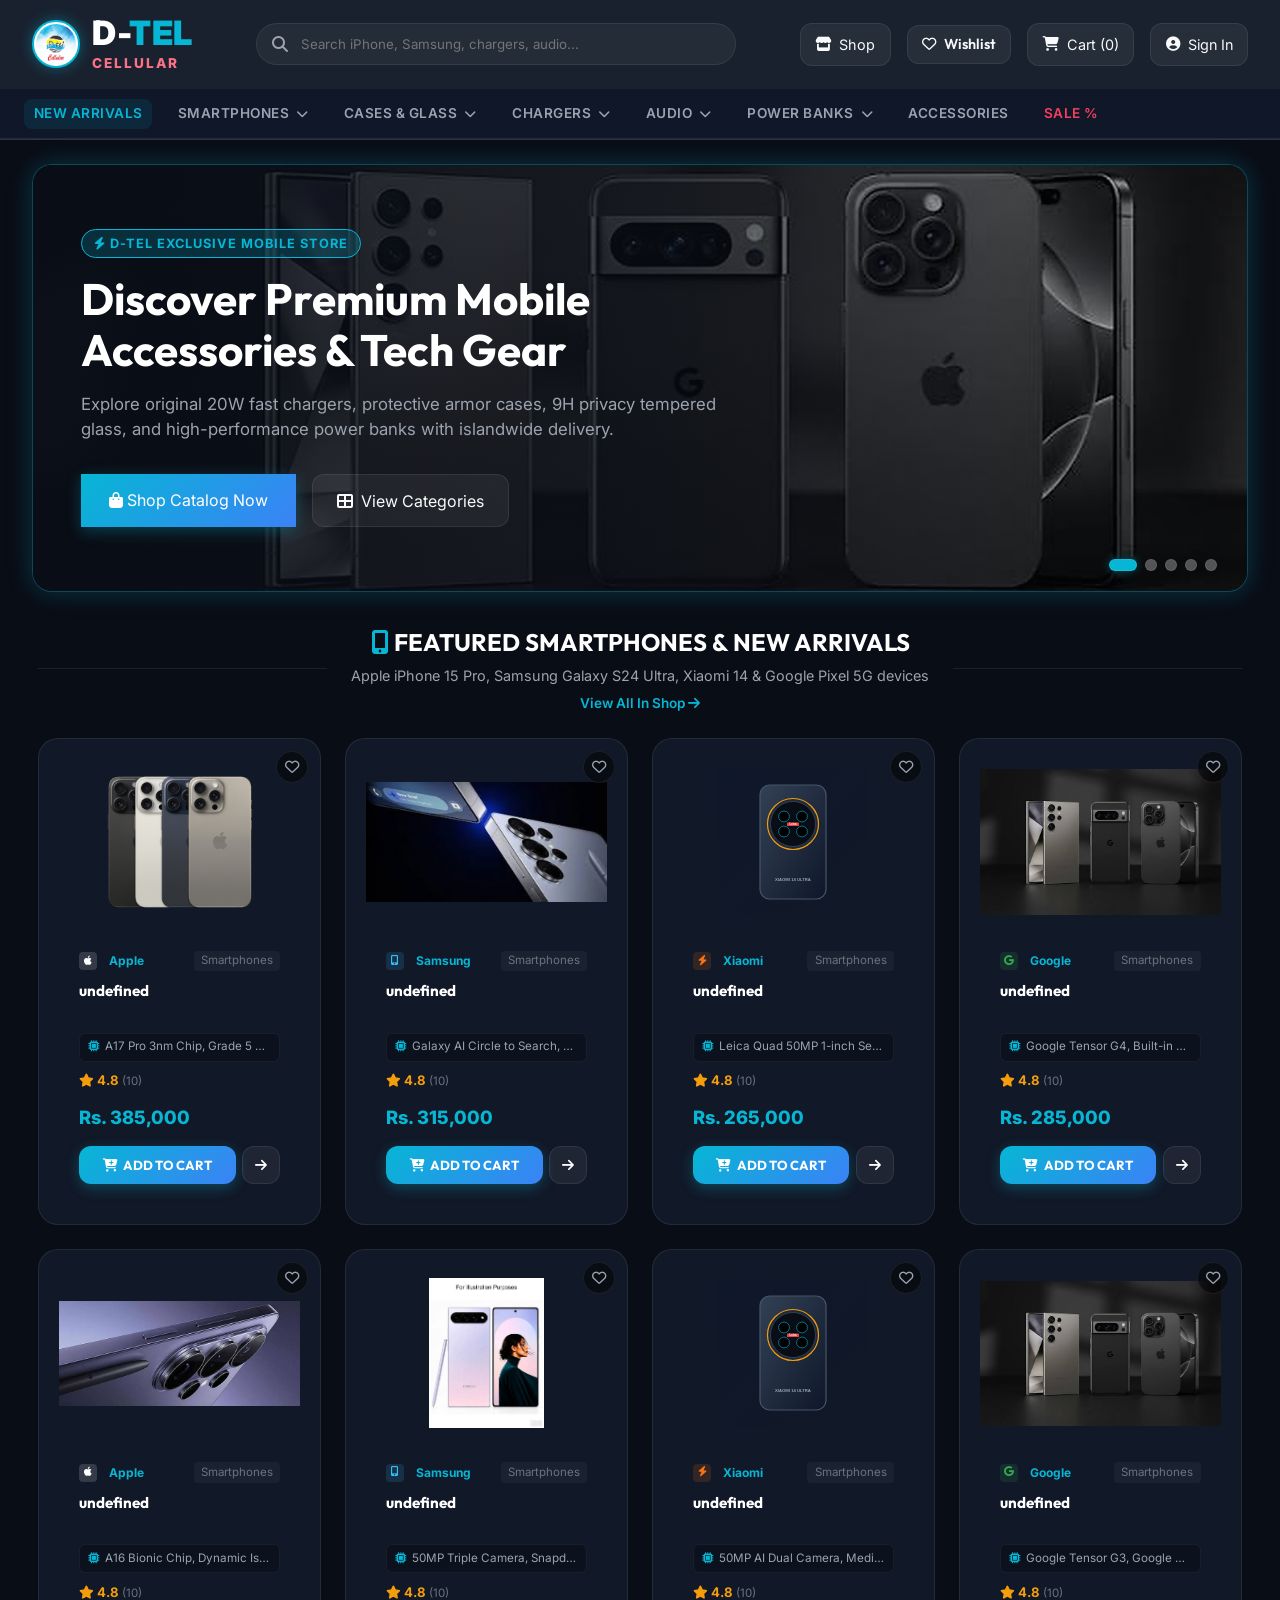
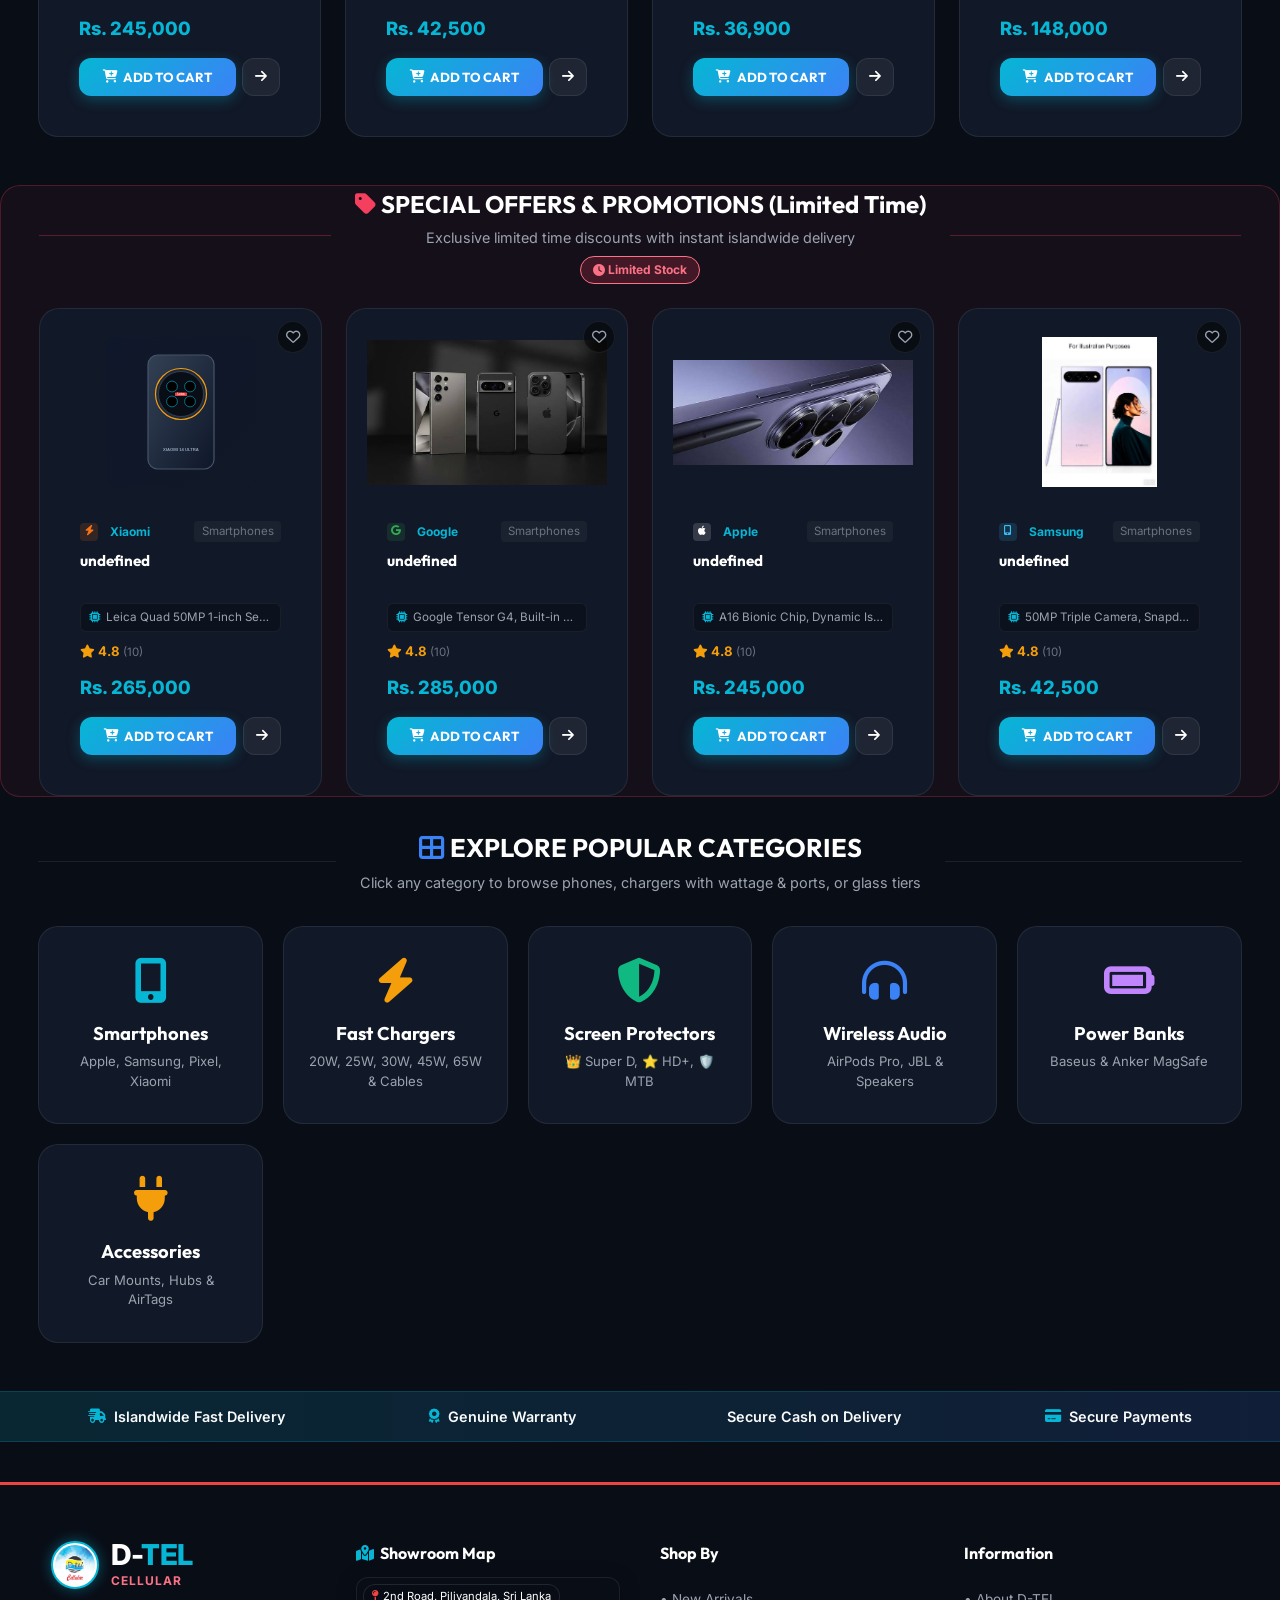
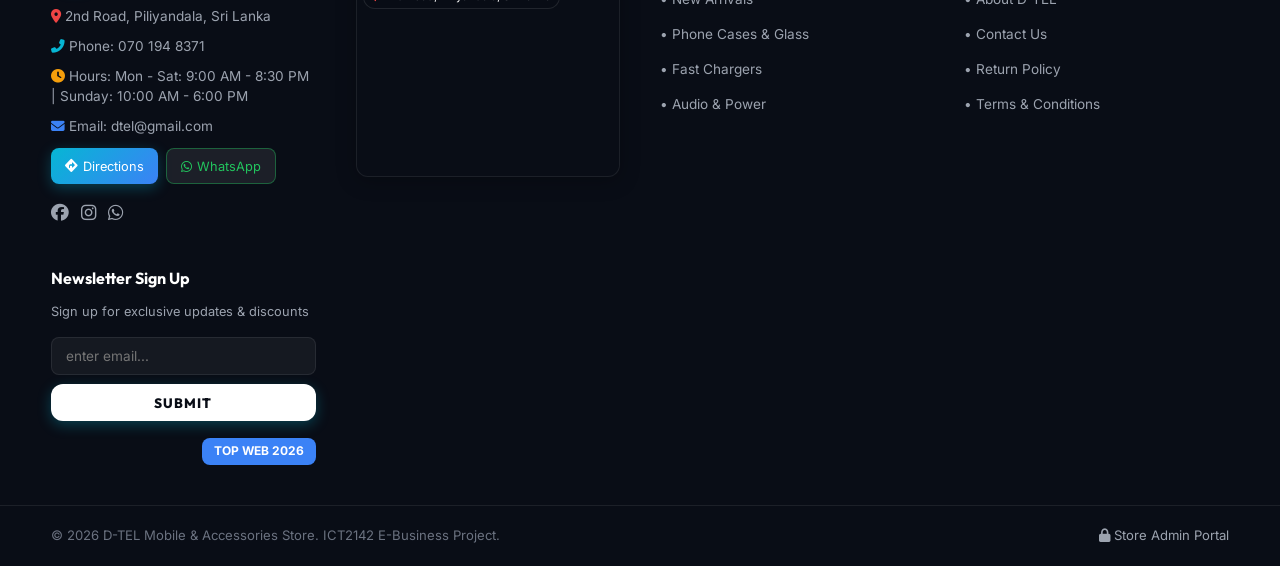
==== account.html @ 55a050cf "Replace website with updated DTEL project Co-authored-by: Copilot <223556219+Copilot@users.noreply.g" ====
<!DOCTYPE html>
<html lang="en">
<head>
  <meta charset="UTF-8">
  <meta name="viewport" content="width=device-width, initial-scale=1.0">
  <title>D-TEL | My Account & Orders</title>
  <meta name="description" content="Manage your D-TEL personal profile, view your order history and tracking securely.">
  
  <!-- Font Awesome 6 Icons -->
  <link rel="stylesheet" href="https://cdnjs.cloudflare.com/ajax/libs/font-awesome/6.5.1/css/all.min.css">
  
  <!-- Main Stylesheet -->
  <link rel="stylesheet" href="css/styles.css?v=20261018_nav_fix">

  <script>
    // Instant redirect to live website if user is not logged in
    try {
      var rawUser = localStorage.getItem('tz_user');
      if (!rawUser || rawUser === 'null' || rawUser === '{}') {
        window.location.replace('index.html');
      }
    } catch(e) {}
  </script>

  <style>
    /* ─── Account Dashboard Specific Styles ────────────────────────── */
    .account-page-wrap {
      max-width: 1400px;
      margin: 2rem auto;
      padding: 0 1.5rem;
    }

    .account-banner {
      background: linear-gradient(135deg, rgba(15, 23, 42, 0.95), rgba(30, 41, 59, 0.85));
      border: 1px solid rgba(56, 189, 248, 0.25);
      border-radius: var(--radius-lg);
      padding: 2rem;
      display: flex;
      justify-content: space-between;
      align-items: center;
      flex-wrap: wrap;
      gap: 1.5rem;
      box-shadow: 0 10px 30px rgba(0,0,0,0.4);
      margin-bottom: 2rem;
    }

    .account-user-info {
      display: flex;
      align-items: center;
      gap: 1.25rem;
    }

    .account-avatar {
      width: 72px;
      height: 72px;
      border-radius: 50%;
      background: linear-gradient(135deg, var(--accent-cyan), var(--accent-blue));
      display: flex;
      align-items: center;
      justify-content: center;
      font-size: 1.8rem;
      font-weight: 800;
      color: #ffffff;
      box-shadow: 0 0 20px rgba(6, 182, 212, 0.4);
      border: 3px solid rgba(255, 255, 255, 0.15);
      flex-shrink: 0;
    }

    .account-tab-btn {
      padding: 0.85rem 1.4rem;
      font-size: 0.92rem;
      font-weight: 700;
      color: var(--text-muted);
      background: rgba(255, 255, 255, 0.04);
      border: 1px solid var(--border-color);
      border-radius: var(--radius-md);
      cursor: pointer;
      display: inline-flex;
      align-items: center;
      gap: 0.6rem;
      transition: all 0.2s ease;
    }

    .account-tab-btn:hover {
      color: #ffffff;
      background: rgba(255, 255, 255, 0.08);
      border-color: rgba(56, 189, 248, 0.3);
    }

    .account-tab-btn.active {
      color: var(--accent-cyan);
      background: rgba(6, 182, 212, 0.12);
      border-color: var(--accent-cyan);
      box-shadow: 0 0 15px rgba(6, 182, 212, 0.25);
    }

    .account-stat-card {
      background: rgba(17, 24, 39, 0.7);
      border: 1px solid var(--border-color);
      border-radius: var(--radius-md);
      padding: 1.25rem;
      display: flex;
      align-items: center;
      gap: 1rem;
      flex: 1;
      min-width: 200px;
    }

    .order-card {
      background: var(--bg-secondary);
      border: 1px solid var(--border-color);
      border-radius: var(--radius-md);
      padding: 1.5rem;
      margin-bottom: 1.5rem;
      transition: all 0.2s ease;
    }

    .order-card:hover {
      border-color: rgba(56, 189, 248, 0.35);
      box-shadow: 0 8px 25px rgba(0, 0, 0, 0.3);
    }

    .order-status-pill {
      display: inline-flex;
      align-items: center;
      gap: 0.4rem;
      padding: 0.3rem 0.8rem;
      border-radius: var(--radius-full);
      font-size: 0.8rem;
      font-weight: 800;
      letter-spacing: 0.5px;
      text-transform: uppercase;
    }

    .status-Pending {
      background: rgba(245, 158, 11, 0.15);
      color: #f59e0b;
      border: 1px solid rgba(245, 158, 11, 0.4);
    }

    .status-Processing {
      background: rgba(59, 130, 246, 0.15);
      color: #60a5fa;
      border: 1px solid rgba(59, 130, 246, 0.4);
    }

    .status-Shipped {
      background: rgba(168, 85, 247, 0.15);
      color: #c084fc;
      border: 1px solid rgba(168, 85, 247, 0.4);
    }

    .status-Delivered {
      background: rgba(16, 185, 129, 0.15);
      color: #34d399;
      border: 1px solid rgba(16, 185, 129, 0.4);
    }

    .status-Cancelled {
      background: rgba(239, 68, 68, 0.15);
      color: #f87171;
      border: 1px solid rgba(239, 68, 68, 0.4);
    }

    .form-group {
      margin-bottom: 1.25rem;
    }

    .form-group label {
      display: block;
      font-size: 0.88rem;
      font-weight: 700;
      color: #cbd5e1;
      margin-bottom: 0.5rem;
    }

    .form-group input, .form-group textarea {
      width: 100%;
      background: rgba(15, 23, 42, 0.8);
      border: 1px solid var(--border-color);
      border-radius: var(--radius-sm);
      padding: 0.75rem 1rem;
      color: #ffffff;
      font-size: 0.92rem;
      transition: all 0.2s ease;
      box-sizing: border-box;
    }

    .form-group input:focus, .form-group textarea:focus {
      border-color: var(--accent-cyan);
      box-shadow: 0 0 0 2px rgba(6, 182, 212, 0.25);
      outline: none;
    }

    .toast-msg {
      position: fixed;
      bottom: 25px;
      right: 25px;
      background: #10b981;
      color: #ffffff;
      padding: 0.85rem 1.5rem;
      border-radius: var(--radius-md);
      box-shadow: 0 10px 25px rgba(0, 0, 0, 0.5);
      font-weight: 700;
      z-index: 999999;
      display: none;
      align-items: center;
      gap: 0.5rem;
    }
  </style>
</head>
<body>

  <!-- HEADER NAVBAR -->
  <header class="header-sticky">
    <div class="nav-container">
      
      <!-- Store Logo: D-TEL Cellular -->
      <a href="index.html" class="brand-logo">
        <img src="images/dtel_logo.jpg" alt="D-TEL Cellular Logo" class="brand-logo-img">
        <div>
          <span style="font-size:1.4rem; font-weight:800; color:#ffffff; line-height:1; display:block;">D-<span class="accent">TEL</span></span>
          <span style="font-size:0.7rem; font-weight:700; color:#fb7185; letter-spacing:1px; display:block; margin-top:2px;">CELLULAR</span>
        </div>
      </a>

      <!-- Search Bar -->
      <div class="search-bar-wrap" style="position:relative;" id="searchBarWrapper">
        <i class="fas fa-search"></i>
        <input type="text" id="searchInput" placeholder="Search product name, brand, model..." aria-label="Search Products" autocomplete="off">
      </div>

      <!-- Header Actions -->
      <div class="nav-actions">
        <a href="shop.html" class="icon-btn" title="Shop Catalog">
          <i class="fas fa-store"></i>
          <span>Shop</span>
        </a>

        <a href="checkout.html" class="icon-btn cart-trigger" title="Shopping Cart">
          <i class="fas fa-shopping-cart"></i>
          <span>Cart (<span class="cart-count-num">0</span>)</span>
        </a>

        <a href="account.html" class="icon-btn active" id="headerAccountBtn" title="My Account">
          <i class="fas fa-user-circle"></i>
          <span id="headerAccountName">My Account</span>
        </a>

        <button onclick="Auth.logout()" class="icon-btn" title="Sign Out" style="background:rgba(239,68,68,0.12); color:#fca5a5; border:1px solid rgba(239,68,68,0.3);">
          <i class="fas fa-sign-out-alt"></i>
          <span>Logout</span>
        </button>
      </div>

    </div>

    <!-- SUB-NAV BAR WITH DROPDOWNS -->
    <nav class="sub-nav-bar">
      <div class="sub-nav-container">
        <a href="index.html" class="sub-nav-link">NEW ARRIVALS</a>

        <!-- Smartphones Dropdown -->
        <div class="nav-dropdown">
          <a href="shop.html?category=Smartphones" class="sub-nav-link">
            SMARTPHONES <i class="fas fa-chevron-down" style="font-size:0.75rem; margin-left:3px;"></i>
          </a>
          <div class="dropdown-menu">
            <a href="shop.html?category=Smartphones&brand=Apple"><i class="fab fa-apple" style="color:#ffffff;"></i> Apple iPhone</a>
            <a href="shop.html?category=Smartphones&brand=Samsung"><i class="fas fa-mobile-alt" style="color:#38bdf8;"></i> Samsung Galaxy</a>
            <a href="shop.html?category=Smartphones&brand=Xiaomi"><i class="fas fa-bolt" style="color:#f97316;"></i> Xiaomi</a>
            <a href="shop.html?category=Smartphones&brand=Google"><i class="fab fa-google" style="color:#34a853;"></i> Google Pixel</a>
            <a href="shop.html?category=Smartphones" style="border-top:1px solid rgba(255,255,255,0.07); margin-top:4px; padding-top:10px;"><i class="fas fa-th-large" style="color:#38bdf8;"></i> All Smartphones</a>
          </div>
        </div>

        <div class="nav-dropdown">
          <a href="shop.html?category=Covers" class="sub-nav-link">
            CASES & GLASS <i class="fas fa-chevron-down" style="font-size:0.75rem; margin-left:3px;"></i>
          </a>
          <div class="dropdown-menu">
            <a href="shop.html?category=Covers&tier=Super+D"><i class="fas fa-crown" style="color:#fb7185;"></i> 👑 Super D (Best Quality)</a>
            <a href="shop.html?category=Covers&tier=HD%2B"><i class="fas fa-star" style="color:#60a5fa;"></i> ⭐ HD+ (High Quality)</a>
            <a href="shop.html?category=Covers&tier=MTB"><i class="fas fa-shield-alt" style="color:#34d399;"></i> 🛡️ MTB (Standard Matte)</a>
            <a href="shop.html?category=Covers&brand=Apple"><i class="fab fa-apple"></i> MagSafe Cases</a>
          </div>
        </div>

        <!-- Dropdown 2: CHARGERS -->
        <div class="nav-dropdown">
          <a href="shop.html?category=Chargers" class="sub-nav-link">
            CHARGERS <i class="fas fa-chevron-down" style="font-size:0.75rem; margin-left:3px;"></i>
          </a>
          <div class="dropdown-menu">
            <a href="shop.html?category=Chargers&sub=Fast"><i class="fas fa-bolt"></i> 20W Fast Chargers</a>
            <a href="shop.html?category=Chargers&sub=GaN"><i class="fas fa-plug"></i> GaN Adapters</a>
            <a href="shop.html?category=Chargers&sub=Cable"><i class="fas fa-charging-station"></i> Type-C & Lightning Cables</a>
          </div>
        </div>

        <!-- Dropdown 3: AUDIO -->
        <div class="nav-dropdown">
          <a href="shop.html?category=Audio" class="sub-nav-link">
            AUDIO <i class="fas fa-chevron-down" style="font-size:0.75rem; margin-left:3px;"></i>
          </a>
          <div class="dropdown-menu">
            <a href="shop.html?category=Audio&sub=Earbuds"><i class="fas fa-headphones-alt"></i> Wireless Earbuds</a>
            <a href="shop.html?category=Audio&sub=Bluetooth"><i class="fas fa-broadcast-tower"></i> Bluetooth Speakers</a>
            <a href="shop.html?category=Audio&sub=Handsfree"><i class="fas fa-headset"></i> Wired Handsfree</a>
          </div>
        </div>

        <!-- Dropdown 4: POWER BANKS -->
        <div class="nav-dropdown">
          <a href="shop.html?category=Power" class="sub-nav-link">
            POWER BANKS <i class="fas fa-chevron-down" style="font-size:0.75rem; margin-left:3px;"></i>
          </a>
          <div class="dropdown-menu">
            <a href="shop.html?category=Power&sub=10000mAh"><i class="fas fa-battery-half"></i> 10000 mAh</a>
            <a href="shop.html?category=Power&sub=20000mAh"><i class="fas fa-battery-full"></i> 20000 mAh & Above</a>
            <a href="shop.html?category=Power&sub=Wireless"><i class="fas fa-rss"></i> MagSafe Power Banks</a>
          </div>
        </div>

        <a href="shop.html?category=Accessories" class="sub-nav-link">ACCESSORIES</a>
        <a href="shop.html?sale=true" class="sub-nav-link" style="color:var(--accent-rose);">SALE %</a>
      </div>
    </nav>
  </header>

  <!-- MAIN ACCOUNT WRAPPER -->
  <main class="account-page-wrap">
    
    <!-- Breadcrumb -->
    <div style="font-size:0.85rem; color:var(--text-muted); margin-bottom:1.5rem; display:flex; align-items:center; gap:0.5rem;">
      <a href="index.html" style="color:var(--text-muted);">Home</a>
      <span>/</span>
      <span style="color:var(--accent-cyan);">My Account & Orders</span>
    </div>

    <!-- NON-LOGGED-IN GATEWAY (Shown if user is not logged in) -->
    <div id="unauthNotice" style="display:none; text-align:center; padding:4rem 2rem; background:var(--bg-secondary); border:1px solid var(--border-color); border-radius:var(--radius-lg); max-width:600px; margin:3rem auto;">
      <div style="width:80px; height:80px; border-radius:50%; background:rgba(6, 182, 212, 0.15); color:var(--accent-cyan); display:flex; align-items:center; justify-content:center; font-size:2.5rem; margin:0 auto 1.5rem;">
        <i class="fas fa-user-lock"></i>
      </div>
      <h2 style="font-size:1.6rem; color:#ffffff; margin-bottom:0.75rem;">Customer Account Portal</h2>
      <p style="color:var(--text-muted); font-size:0.95rem; margin-bottom:2rem; line-height:1.6;">
        Please sign in to view your placed orders, track shipment status, and update your delivery details. Your information is 100% private and protected.
      </p>
      <div style="display:flex; justify-content:center; gap:1rem; flex-wrap:wrap;">
        <button onclick="Auth.openModal('login')" class="btn-primary" style="padding:0.75rem 2rem; font-size:0.95rem; background:linear-gradient(135deg, var(--accent-cyan), var(--accent-blue));">
          <i class="fas fa-sign-in-alt"></i> Sign In to Account
        </button>
        <button onclick="Auth.openModal('register')" style="padding:0.75rem 1.75rem; font-size:0.95rem; background:rgba(255,255,255,0.06); border:1px solid var(--border-color); color:#ffffff; border-radius:var(--radius-md);">
          <i class="fas fa-user-plus"></i> Create Account
        </button>
      </div>
    </div>

    <!-- AUTHENTICATED USER DASHBOARD -->
    <div id="authDashboard" style="display:none;">

      <!-- Account Top Welcome Banner -->
      <div class="account-banner">
        <div class="account-user-info">
          <div class="account-avatar" id="userAvatarText">U</div>
          <div>
            <div style="display:flex; align-items:center; gap:0.6rem; flex-wrap:wrap;">
              <h1 id="userNameDisplay" style="font-size:1.6rem; font-weight:800; color:#ffffff; margin:0;">Customer Name</h1>
              <span style="background:rgba(16,185,129,0.15); color:#10b981; border:1px solid rgba(16,185,129,0.3); font-size:0.72rem; font-weight:800; padding:0.2rem 0.6rem; border-radius:var(--radius-full);">
                <i class="fas fa-check-circle"></i> VERIFIED ACCOUNT
              </span>
            </div>
            <div style="color:var(--text-muted); font-size:0.9rem; margin-top:0.35rem; display:flex; align-items:center; gap:1rem; flex-wrap:wrap;">
              <span id="userEmailDisplay"><i class="fas fa-envelope"></i> email@example.com</span>
              <span>•</span>
              <span id="userPhoneDisplay"><i class="fas fa-phone"></i> 07XXXXXXXX</span>
            </div>
          </div>
        </div>

        <div style="display:flex; gap:0.75rem;">
          <a href="shop.html" class="account-tab-btn" style="text-decoration:none;">
            <i class="fas fa-store"></i> Shop Now
          </a>
          <button onclick="Auth.logout()" class="account-tab-btn" style="color:#f87171; border-color:rgba(239,68,68,0.3);">
            <i class="fas fa-sign-out-alt"></i> Logout
          </button>
        </div>
      </div>

      <!-- Quick Stats Counters -->
      <div style="display:flex; gap:1rem; flex-wrap:wrap; margin-bottom:2rem;">
        <div class="account-stat-card">
          <div style="width:48px; height:48px; border-radius:12px; background:rgba(6, 182, 212, 0.15); color:var(--accent-cyan); display:flex; align-items:center; justify-content:center; font-size:1.4rem;">
            <i class="fas fa-box"></i>
          </div>
          <div>
            <div style="font-size:0.8rem; color:var(--text-muted); font-weight:600;">TOTAL ORDERS</div>
            <div id="statTotalOrders" style="font-size:1.5rem; font-weight:800; color:#ffffff;">0</div>
          </div>
        </div>

        <div class="account-stat-card">
          <div style="width:48px; height:48px; border-radius:12px; background:rgba(245, 158, 11, 0.15); color:var(--accent-amber); display:flex; align-items:center; justify-content:center; font-size:1.4rem;">
            <i class="fas fa-clock"></i>
          </div>
          <div>
            <div style="font-size:0.8rem; color:var(--text-muted); font-weight:600;">PENDING / PROCESSING</div>
            <div id="statPendingOrders" style="font-size:1.5rem; font-weight:800; color:#ffffff;">0</div>
          </div>
        </div>

        <div class="account-stat-card">
          <div style="width:48px; height:48px; border-radius:12px; background:rgba(16, 185, 129, 0.15); color:var(--accent-green); display:flex; align-items:center; justify-content:center; font-size:1.4rem;">
            <i class="fas fa-truck-fast"></i>
          </div>
          <div>
            <div style="font-size:0.8rem; color:var(--text-muted); font-weight:600;">DELIVERED</div>
            <div id="statDeliveredOrders" style="font-size:1.5rem; font-weight:800; color:#ffffff;">0</div>
          </div>
        </div>

        <div class="account-stat-card">
          <div style="width:48px; height:48px; border-radius:12px; background:rgba(59, 130, 246, 0.15); color:var(--accent-blue); display:flex; align-items:center; justify-content:center; font-size:1.4rem;">
            <i class="fas fa-coins"></i>
          </div>
          <div>
            <div style="font-size:0.8rem; color:var(--text-muted); font-weight:600;">TOTAL SPENT</div>
            <div id="statTotalSpent" style="font-size:1.5rem; font-weight:800; color:#ffffff;">Rs. 0</div>
          </div>
        </div>
      </div>

      <!-- Navigation Tabs -->
      <div style="display:flex; gap:0.75rem; border-bottom:1px solid var(--border-color); padding-bottom:1rem; margin-bottom:2rem; flex-wrap:wrap;">
        <button class="account-tab-btn active" id="tabBtnOrders" onclick="switchAccountTab('orders')">
          <i class="fas fa-box-open"></i> My Orders History (<span id="ordersTabCount">0</span>)
        </button>
        <button class="account-tab-btn" id="tabBtnProfile" onclick="switchAccountTab('profile')">
          <i class="fas fa-user-edit"></i> Edit Private Profile
        </button>
        <button class="account-tab-btn" id="tabBtnPrivacy" onclick="switchAccountTab('privacy')">
          <i class="fas fa-shield-alt"></i> Privacy & Security Guarantee
        </button>
      </div>

      <!-- TAB 1: MY ORDERS SECTION -->
      <section id="tabContentOrders">
        <div style="display:flex; justify-content:space-between; align-items:center; margin-bottom:1.5rem; flex-wrap:wrap; gap:1rem;">
          <div>
            <h2 style="font-size:1.35rem; color:#ffffff; margin:0 0 0.25rem 0;">Your Placed Orders</h2>
            <p style="color:var(--text-muted); font-size:0.88rem; margin:0;">
              Only orders placed under your account are displayed. Real-time updates directly from our database.
            </p>
          </div>
          <button onclick="loadUserOrders()" style="background:rgba(255,255,255,0.06); border:1px solid var(--border-color); color:#cbd5e1; padding:0.5rem 1rem; border-radius:var(--radius-sm); font-size:0.85rem; cursor:pointer;">
            <i class="fas fa-sync-alt"></i> Refresh Orders
          </button>
        </div>

        <div id="ordersContainer">
          <div style="text-align:center; padding:3rem; color:var(--text-muted);">
            <i class="fas fa-spinner fa-spin" style="font-size:2rem; color:var(--accent-cyan); margin-bottom:1rem;"></i>
            <div>Loading your private orders...</div>
          </div>
        </div>
      </section>

      <!-- TAB 2: EDIT PROFILE SECTION -->
      <section id="tabContentProfile" style="display:none; max-width:800px;">
        <div style="margin-bottom:1.5rem;">
          <h2 style="font-size:1.35rem; color:#ffffff; margin:0 0 0.25rem 0;">Edit Personal Details</h2>
          <p style="color:var(--text-muted); font-size:0.88rem; margin:0;">
            Update your contact information, default delivery address, or change your account password.
          </p>
        </div>

        <form id="profileForm" onsubmit="handleSaveProfile(event)" style="background:var(--bg-secondary); border:1px solid var(--border-color); border-radius:var(--radius-lg); padding:2rem;">
          
          <div style="display:grid; grid-template-columns:1fr 1fr; gap:1.25rem;">
            <div class="form-group">
              <label for="profName"><i class="fas fa-user"></i> Full Name *</label>
              <input type="text" id="profName" required placeholder="e.g. Kasun Perera">
            </div>

            <div class="form-group">
              <label for="profEmail"><i class="fas fa-envelope"></i> Email Address *</label>
              <input type="email" id="profEmail" required placeholder="e.g. kasun@example.com">
            </div>
          </div>

          <div class="form-group">
            <label for="profPhone"><i class="fas fa-phone"></i> Contact Phone (Sri Lanka Mobile) *</label>
            <input type="tel" id="profPhone" required placeholder="07XXXXXXXX (e.g. 0771234567)" pattern="^07[0-9]{8}$" title="10-digit Sri Lankan phone starting with 07">
            <small style="color:var(--text-dim); font-size:0.75rem;">Must be a 10-digit Sri Lankan number starting with 07</small>
          </div>

          <div class="form-group">
            <label for="profAddress"><i class="fas fa-map-marker-alt"></i> Default Delivery Address *</label>
            <textarea id="profAddress" rows="3" required placeholder="No, Street, Town, District"></textarea>
          </div>

          <!-- CHANGE PASSWORD (OPTIONAL) -->
          <div style="border-top:1px solid var(--border-color); margin:2rem 0 1.5rem 0; padding-top:1.5rem;">
            <div style="display:flex; justify-content:space-between; align-items:center; margin-bottom:1rem;">
              <span style="font-weight:700; color:#ffffff; font-size:1rem;"><i class="fas fa-lock"></i> Change Password (Optional)</span>
              <small style="color:var(--text-muted);">Leave blank if not changing</small>
            </div>

            <div class="form-group">
              <label for="profCurrentPass">Current Password (Required only if changing password)</label>
              <div style="position:relative;">
                <input type="password" id="profCurrentPass" placeholder="Enter current password">
                <span onclick="togglePassVisibility('profCurrentPass', this)" style="position:absolute; right:12px; top:50%; transform:translateY(-50%); cursor:pointer; color:var(--text-muted);">
                  <i class="far fa-eye"></i>
                </span>
              </div>
            </div>

            <div style="display:grid; grid-template-columns:1fr 1fr; gap:1.25rem;">
              <div class="form-group">
                <label for="profNewPass">New Password</label>
                <div style="position:relative;">
                  <input type="password" id="profNewPass" placeholder="8+ chars, upper, lower, special">
                  <span onclick="togglePassVisibility('profNewPass', this)" style="position:absolute; right:12px; top:50%; transform:translateY(-50%); cursor:pointer; color:var(--text-muted);">
                    <i class="far fa-eye"></i>
                  </span>
                </div>
              </div>

              <div class="form-group">
                <label for="profConfirmPass">Confirm New Password</label>
                <div style="position:relative;">
                  <input type="password" id="profConfirmPass" placeholder="Re-enter new password">
                  <span onclick="togglePassVisibility('profConfirmPass', this)" style="position:absolute; right:12px; top:50%; transform:translateY(-50%); cursor:pointer; color:var(--text-muted);">
                    <i class="far fa-eye"></i>
                  </span>
                </div>
              </div>
            </div>
          </div>

          <div style="display:flex; justify-content:flex-end; gap:1rem; margin-top:2rem;">
            <button type="submit" id="saveProfileBtn" class="btn-primary" style="padding:0.85rem 2.25rem; font-size:0.95rem; background:linear-gradient(135deg, var(--accent-cyan), var(--accent-blue)); display:flex; align-items:center; gap:0.5rem;">
              <i class="fas fa-save"></i> Save Profile Details
            </button>
          </div>
        </form>
      </section>

      <!-- TAB 3: PRIVACY & DATA GUARANTEE -->
      <section id="tabContentPrivacy" style="display:none; max-width:850px;">
        <div style="background:var(--bg-secondary); border:1px solid var(--border-color); border-radius:var(--radius-lg); padding:2rem;">
          <div style="display:flex; align-items:center; gap:0.75rem; margin-bottom:1.5rem;">
            <div style="width:48px; height:48px; border-radius:12px; background:rgba(16, 185, 129, 0.15); color:var(--accent-green); display:flex; align-items:center; justify-content:center; font-size:1.5rem;">
              <i class="fas fa-user-shield"></i>
            </div>
            <div>
              <h2 style="font-size:1.35rem; color:#ffffff; margin:0 0 0.25rem 0;">100% User Privacy & Security Guarantee</h2>
              <p style="color:var(--text-muted); font-size:0.85rem; margin:0;">
                How D-TEL Cellular protects your account and separates your private information.
              </p>
            </div>
          </div>

          <div style="display:flex; flex-direction:column; gap:1.25rem; color:#cbd5e1; font-size:0.92rem; line-height:1.7;">
            <div style="display:flex; gap:1rem; align-items:flex-start;">
              <i class="fas fa-check-circle" style="color:var(--accent-cyan); font-size:1.2rem; margin-top:0.25rem;"></i>
              <div>
                <strong style="color:#ffffff;">Strict Data Isolation Between Users:</strong>
                <div>Every order, delivery address, phone number, and bank transfer slip is linked exclusively to your unique User ID. No other customer can ever see your orders or personal details.</div>
              </div>
            </div>

            <div style="display:flex; gap:1rem; align-items:flex-start;">
              <i class="fas fa-check-circle" style="color:var(--accent-cyan); font-size:1.2rem; margin-top:0.25rem;"></i>
              <div>
                <strong style="color:#ffffff;">Encrypted Credentials & Session Security:</strong>
                <div>Your account passwords and private sessions are protected using industry-standard security practices. Account changes require validation against the primary database.</div>
              </div>
            </div>

            <div style="display:flex; gap:1rem; align-items:flex-start;">
              <i class="fas fa-check-circle" style="color:var(--accent-cyan); font-size:1.2rem; margin-top:0.25rem;"></i>
              <div>
                <strong style="color:#ffffff;">Protected Bank Transfer Receipts:</strong>
                <div>Bank transfer deposit slips uploaded during checkout are confidential financial documents visible only to you and the authorized Store Administrator for payment verification.</div>
              </div>
            </div>

            <div style="display:flex; gap:1rem; align-items:flex-start;">
              <i class="fas fa-check-circle" style="color:var(--accent-cyan); font-size:1.2rem; margin-top:0.25rem;"></i>
              <div>
                <strong style="color:#ffffff;">Direct Profile Control:</strong>
                <div>You have total control to update your full name, phone number, and delivery destination at any time from this dashboard.</div>
              </div>
            </div>
          </div>
        </div>
      </section>

    </div>

  </main>

  <!-- TOAST NOTIFICATION -->
  <div id="toastMsg" class="toast-msg">
    <i class="fas fa-check-circle"></i> <span id="toastText">Profile updated successfully!</span>
  </div>

  <!-- FOOTER -->
  <footer style="width:100%; background:var(--bg-primary); border-top:1px solid var(--border-color); margin-top:4rem;">
    <div style="width:100%; max-width:100%; margin:0; padding:1.5rem clamp(1.5rem, 4vw, 4.5rem); border-top:1px solid var(--border-color); display:flex; justify-content:space-between; align-items:center; flex-wrap:wrap; font-size:0.82rem; color:var(--text-dim); box-sizing:border-box;">
      <div>&copy; 2026 D-TEL Mobile & Accessories Store. ICT2142 E-Business Project.</div>
      <div><a href="admin.html" style="color:var(--text-muted);"><i class="fas fa-lock"></i> Store Admin Portal</a></div>
    </div>
  </footer>

  <!-- CORE SCRIPTS -->
  <script src="js/data.js?v=20261018_nav_fix"></script>
  <script src="js/api-client.js?v=20261018_nav_fix"></script>
  <script src="js/auth.js?v=20261018_nav_fix"></script>
  <script src="js/app.js?v=20261018_nav_fix"></script>

  <script>
    let currentAccountUser = null;

    function showToast(msg, isError = false) {
      const toast = document.getElementById('toastMsg');
      const text = document.getElementById('toastText');
      if (!toast || !text) return;
      text.textContent = msg;
      toast.style.background = isError ? '#ef4444' : '#10b981';
      toast.style.display = 'flex';
      setTimeout(() => {
        toast.style.display = 'none';
      }, 3500);
    }

    function togglePassVisibility(inputId, el) {
      const input = document.getElementById(inputId);
      if (!input) return;
      if (input.type === 'password') {
        input.type = 'text';
        el.innerHTML = '<i class="far fa-eye-slash" style="color:var(--accent-cyan);"></i>';
      } else {
        input.type = 'password';
        el.innerHTML = '<i class="far fa-eye"></i>';
      }
    }

    function switchAccountTab(tabName) {
      const tabs = ['orders', 'profile', 'privacy'];
      tabs.forEach(t => {
        const btn = document.getElementById(`tabBtn${t.charAt(0).toUpperCase() + t.slice(1)}`);
        const content = document.getElementById(`tabContent${t.charAt(0).toUpperCase() + t.slice(1)}`);
        if (btn) btn.classList.remove('active');
        if (content) content.style.display = 'none';
      });

      const activeBtn = document.getElementById(`tabBtn${tabName.charAt(0).toUpperCase() + tabName.slice(1)}`);
      const activeContent = document.getElementById(`tabContent${tabName.charAt(0).toUpperCase() + tabName.slice(1)}`);
      if (activeBtn) activeBtn.classList.add('active');
      if (activeContent) activeContent.style.display = 'block';

      if (tabName === 'orders') {
        loadUserOrders();
      }
    }

    async function loadUserOrders() {
      const container = document.getElementById('ordersContainer');
      if (!container || !currentAccountUser) return;

      container.innerHTML = `
        <div style="text-align:center; padding:3rem; color:var(--text-muted);">
          <i class="fas fa-spinner fa-spin" style="font-size:2rem; color:var(--accent-cyan); margin-bottom:1rem;"></i>
          <div>Loading your private orders...</div>
        </div>
      `;

      try {
        const userId = currentAccountUser.user_id || currentAccountUser.id;
        const orders = await ApiClient.getOrders(userId);

        // Client-side strict filter as extra guarantee
        const myOrders = orders.filter(o => String(o.user_id) === String(userId));

        // Update stats
        document.getElementById('statTotalOrders').textContent = myOrders.length;
        document.getElementById('ordersTabCount').textContent = myOrders.length;

        const pendingCount = myOrders.filter(o => ['Pending', 'Processing'].includes(o.status)).length;
        document.getElementById('statPendingOrders').textContent = pendingCount;

        const deliveredCount = myOrders.filter(o => o.status === 'Delivered').length;
        document.getElementById('statDeliveredOrders').textContent = deliveredCount;

        const totalSpent = myOrders.reduce((sum, o) => sum + (parseFloat(o.total_amount) || 0), 0);
        document.getElementById('statTotalSpent').textContent = 'Rs. ' + totalSpent.toLocaleString();

        if (myOrders.length === 0) {
          container.innerHTML = `
            <div style="text-align:center; padding:4rem 2rem; background:var(--bg-secondary); border:1px solid var(--border-color); border-radius:var(--radius-lg);">
              <div style="width:70px; height:70px; border-radius:50%; background:rgba(255,255,255,0.04); display:flex; align-items:center; justify-content:center; margin:0 auto 1.25rem; font-size:2rem; color:var(--text-dim);">
                <i class="fas fa-box-open"></i>
              </div>
              <h3 style="color:#ffffff; margin-bottom:0.5rem; font-size:1.25rem;">No Orders Yet</h3>
              <p style="color:var(--text-muted); font-size:0.9rem; max-width:400px; margin:0 auto 1.5rem;">
                You haven't placed any orders with this account yet. Browse our store to order smartphones and accessories!
              </p>
              <a href="shop.html" class="btn-primary" style="display:inline-flex; align-items:center; gap:0.5rem; padding:0.75rem 1.75rem; text-decoration:none; background:linear-gradient(135deg, var(--accent-cyan), var(--accent-blue));">
                <i class="fas fa-shopping-bag"></i> Start Shopping
              </a>
            </div>
          `;
          return;
        }

        container.innerHTML = myOrders.map(ord => {
          const formattedDate = ord.order_date ? new Date(ord.order_date).toLocaleString('en-US', {
            year: 'numeric', month: 'short', day: 'numeric', hour: '2-digit', minute: '2-digit'
          }) : 'Recently Placed';

          const status = ord.status || 'Pending';
          const payMethod = ord.payment_method || 'Cash on Delivery';
          const payStatus = ord.payment_status || 'Pending';
          const slipPath = ord.bank_slip_path;

          const itemsHtml = (ord.items && ord.items.length > 0) ? ord.items.map(it => `
            <div style="display:flex; align-items:center; gap:1rem; padding:0.75rem 0; border-bottom:1px solid rgba(255,255,255,0.05);">
              <img src="${it.image || 'images/cat-chargers.svg'}" alt="${it.product_name}" style="width:48px; height:48px; object-fit:contain; border-radius:6px; background:rgba(0,0,0,0.3); padding:4px;" onerror="this.src='images/cat-chargers.svg'">
              <div style="flex:1; min-width:0;">
                <div style="font-weight:700; color:#f1f5f9; font-size:0.9rem; white-space:nowrap; overflow:hidden; text-overflow:ellipsis;">${it.product_name || 'Mobile Accessory'}</div>
                <div style="font-size:0.78rem; color:var(--text-muted);">${it.brand || ''} ${it.model ? '• ' + it.model : ''}</div>
              </div>
              <div style="text-align:right;">
                <div style="font-size:0.85rem; color:#ffffff; font-weight:700;">${it.quantity} x Rs. ${Number(it.unit_price).toLocaleString()}</div>
                <div style="font-size:0.75rem; color:var(--accent-cyan);">Rs. ${Number(it.subtotal || (it.quantity * it.unit_price)).toLocaleString()}</div>
              </div>
            </div>
          `).join('') : '<div style="color:var(--text-dim); font-size:0.85rem; padding:0.5rem 0;">Ordered products recorded with invoice.</div>';

          return `
            <div class="order-card">
              <!-- Order Header -->
              <div style="display:flex; justify-content:space-between; align-items:flex-start; flex-wrap:wrap; gap:1rem; border-bottom:1px solid var(--border-color); padding-bottom:1rem; margin-bottom:1rem;">
                <div>
                  <div style="display:flex; align-items:center; gap:0.75rem; flex-wrap:wrap;">
                    <span style="font-size:1.15rem; font-weight:800; color:#ffffff;">Order #ORD-${String(ord.order_id).padStart(4, '0')}</span>
                    <span class="order-status-pill status-${status}"><i class="fas fa-circle" style="font-size:0.5rem;"></i> ${status}</span>
                  </div>
                  <div style="font-size:0.8rem; color:var(--text-muted); margin-top:0.35rem;">
                    Placed on: <strong style="color:#cbd5e1;">${formattedDate}</strong>
                  </div>
                </div>

                <div style="text-align:right;">
                  <div style="font-size:0.78rem; color:var(--text-muted); text-transform:uppercase;">Total Amount</div>
                  <div style="font-size:1.35rem; font-weight:800; color:var(--accent-rose);">Rs. ${Number(ord.total_amount).toLocaleString()}.00</div>
                </div>
              </div>

              <!-- Items Breakdown -->
              <div style="margin-bottom:1rem;">
                ${itemsHtml}
              </div>

              <!-- Order Footer: Payment & Delivery Information -->
              <div style="display:flex; justify-content:space-between; align-items:center; flex-wrap:wrap; gap:1rem; background:rgba(0,0,0,0.25); border-radius:var(--radius-sm); padding:0.85rem 1rem; font-size:0.85rem;">
                <div style="display:flex; align-items:center; gap:1.25rem; flex-wrap:wrap;">
                  <div>
                    <span style="color:var(--text-muted);">Payment:</span> 
                    <strong style="color:#ffffff;">${payMethod}</strong> 
                    <span style="font-size:0.75rem; color:${payStatus === 'Paid' ? '#34d399' : '#f59e0b'}; font-weight:700;">(${payStatus})</span>
                  </div>

                  <div>
                    <span style="color:var(--text-muted);">Delivery to:</span> 
                    <strong style="color:#ffffff;">${ord.delivery_address || 'Address provided at checkout'}</strong>
                  </div>
                </div>

                <!-- Bank Slip Action if Bank Transfer -->
                <div>
                  ${slipPath ? `
                    <a href="${slipPath}" target="_blank" style="display:inline-flex; align-items:center; gap:0.4rem; padding:0.4rem 0.85rem; background:rgba(6, 182, 212, 0.15); border:1px solid rgba(6, 182, 212, 0.4); border-radius:6px; color:#38bdf8; font-size:0.8rem; font-weight:700; text-decoration:none;">
                      <i class="fas fa-receipt"></i> View Bank Slip
                    </a>
                  ` : (payMethod.toLowerCase().includes('bank') ? `
                    <span style="color:var(--accent-amber); font-size:0.78rem; font-weight:700;">
                      <i class="fas fa-clock"></i> Bank Slip Verification
                    </span>
                  ` : '')}
                </div>
              </div>
            </div>
          `;
        }).join('');

      } catch (err) {
        console.error('Failed to load orders:', err);
        container.innerHTML = `
          <div style="text-align:center; padding:3rem; color:#f87171;">
            <i class="fas fa-exclamation-triangle" style="font-size:2rem; margin-bottom:1rem;"></i>
            <div>Unable to retrieve orders from database.</div>
            <button onclick="loadUserOrders()" style="margin-top:1rem; background:var(--accent-blue); color:#fff; padding:0.5rem 1rem; border-radius:6px;">Try Again</button>
          </div>
        `;
      }
    }

    async function handleSaveProfile(e) {
      e.preventDefault();
      const saveBtn = document.getElementById('saveProfileBtn');
      const originalText = saveBtn.innerHTML;
      saveBtn.disabled = true;
      saveBtn.innerHTML = '<i class="fas fa-spinner fa-spin"></i> Saving...';

      const name = document.getElementById('profName').value.trim();
      const email = document.getElementById('profEmail').value.trim();
      const phone = document.getElementById('profPhone').value.trim();
      const address = document.getElementById('profAddress').value.trim();
      const currentPassword = document.getElementById('profCurrentPass').value;
      const newPassword = document.getElementById('profNewPass').value;
      const confirmPassword = document.getElementById('profConfirmPass').value;

      if (newPassword && newPassword !== confirmPassword) {
        alert('❌ The new passwords do not match. Please verify.');
        saveBtn.disabled = false;
        saveBtn.innerHTML = originalText;
        return;
      }

      try {
        const payload = {
          user_id: currentAccountUser.user_id || currentAccountUser.id,
          name,
          email,
          phone,
          address
        };

        if (newPassword) {
          payload.current_password = currentPassword;
          payload.new_password = newPassword;
        }

        const res = await ApiClient.updateProfile(payload);
        if (res && res.status === 'success') {
          showToast('✅ Profile updated successfully!');
          // Clear password fields
          document.getElementById('profCurrentPass').value = '';
          document.getElementById('profNewPass').value = '';
          document.getElementById('profConfirmPass').value = '';

          // Update local session
          if (res.user) {
            currentAccountUser = { ...currentAccountUser, ...res.user };
            Auth.setUser(currentAccountUser);
            renderUserHeader(currentAccountUser);
          }
        }
      } catch (err) {
        alert(`❌ Error updating profile: ${err.message}`);
      } finally {
        saveBtn.disabled = false;
        saveBtn.innerHTML = originalText;
      }
    }

    function renderUserHeader(user) {
      document.getElementById('userNameDisplay').textContent = user.name || 'Valued Customer';
      document.getElementById('userEmailDisplay').innerHTML = `<i class="fas fa-envelope"></i> ${user.email || 'No email'}`;
      document.getElementById('userPhoneDisplay').innerHTML = `<i class="fas fa-phone"></i> ${user.phone || 'No phone'}`;
      
      const initials = (user.name || 'U').split(' ').map(n => n[0]).slice(0, 2).join('').toUpperCase();
      document.getElementById('userAvatarText').textContent = initials;

      // Populate form
      document.getElementById('profName').value = user.name || '';
      document.getElementById('profEmail').value = user.email || '';
      document.getElementById('profPhone').value = user.phone || '';
      document.getElementById('profAddress').value = user.address || '';
    }

    document.addEventListener('DOMContentLoaded', async () => {
      const user = Auth.getUser();

      if (!user) {
        // User is not logged in / logged out -> redirect directly to the live website (index.html)
        window.location.replace('index.html');
        return;
      }

      currentAccountUser = user;
      document.getElementById('unauthNotice').style.display = 'none';
      document.getElementById('authDashboard').style.display = 'block';

      renderUserHeader(user);

      // Check URL parameters for tab
      const urlParams = new URLSearchParams(window.location.search);
      const tab = urlParams.get('tab') || 'orders';
      switchAccountTab(tab);

      // Fetch fresh profile from MySQL in background
      try {
        const userId = user.user_id || user.id;
        if (userId) {
          const freshProfile = await ApiClient.getProfile(userId);
          if (freshProfile && freshProfile.status === 'success' && freshProfile.user) {
            currentAccountUser = { ...currentAccountUser, ...freshProfile.user };
            Auth.setUser(currentAccountUser);
            renderUserHeader(currentAccountUser);
          }
        }
      } catch(e) {
        console.warn('Live profile sync fallback:', e);
      }
    });
  </script>
</body>
</html>
---- css/styles.css ----
/* ==========================================================================
   D-TEL Mobile & Accessories Hub - Premium Styling & CSS Design System
   Faculty of Technology, University of Ruhuna - ICT2142 E-Business Project
   ========================================================================== */

@import url('https://fonts.googleapis.com/css2?family=Inter:wght@300;400;500;600;700&family=Outfit:wght@400;500;600;700;800&display=swap');

:root {
  --bg-primary: #090d16;
  --bg-secondary: #111827;
  --bg-card: #1f2937;
  --bg-card-hover: #374151;
  --bg-glass: rgba(31, 41, 55, 0.75);
  
  --accent-cyan: #06b6d4;
  --accent-cyan-glow: rgba(6, 182, 212, 0.4);
  --accent-blue: #3b82f6;
  --accent-green: #10b981;
  --accent-amber: #f59e0b;
  --accent-rose: #f43f5e;
  
  --text-main: #f9fafb;
  --text-muted: #9ca3af;
  --text-dim: #6b7280;
  
  --border-color: rgba(255, 255, 255, 0.08);
  --border-glow: rgba(6, 182, 212, 0.3);
  
  --radius-sm: 8px;
  --radius-md: 12px;
  --radius-lg: 20px;
  --radius-full: 9999px;
  
  --shadow-sm: 0 2px 4px rgba(0,0,0,0.3);
  --shadow-glow: 0 0 25px rgba(6, 182, 212, 0.25);
  --shadow-modal: 0 25px 50px -12px rgba(0, 0, 0, 0.7);
  
  --font-heading: 'Outfit', sans-serif;
  --font-body: 'Inter', sans-serif;
}

* {
  box-sizing: border-box;
  margin: 0;
  padding: 0;
}

body {
  background-color: var(--bg-primary);
  color: var(--text-main);
  font-family: var(--font-body);
  line-height: 1.5;
  overflow-x: hidden;
  min-height: 100vh;
}

h1, h2, h3, h4, h5, h6 {
  font-family: var(--font-heading);
  font-weight: 700;
  color: #ffffff;
}

a {
  color: var(--accent-cyan);
  text-decoration: none;
  transition: all 0.2s ease;
}

a:hover {
  color: #67e8f9;
}

button {
  cursor: pointer;
  border: none;
  font-family: var(--font-heading);
  font-weight: 600;
  border-radius: var(--radius-md);
  transition: all 0.25s cubic-bezier(0.4, 0, 0.2, 1);
}

input, select, textarea {
  font-family: var(--font-body);
  background-color: rgba(17, 24, 39, 0.8);
  border: 1px solid var(--border-color);
  color: #ffffff;
  padding: 0.75rem 1rem;
  border-radius: var(--radius-md);
  outline: none;
  width: 100%;
  transition: all 0.2s ease;
}

input:focus, select:focus, textarea:focus {
  border-color: var(--accent-cyan);
  box-shadow: 0 0 0 3px rgba(6, 182, 212, 0.2);
}

/* Scrollbar */
::-webkit-scrollbar {
  width: 8px;
  height: 8px;
}
::-webkit-scrollbar-track {
  background: var(--bg-primary);
}
::-webkit-scrollbar-thumb {
  background: #374151;
  border-radius: 4px;
}
::-webkit-scrollbar-thumb:hover {
  background: var(--accent-cyan);
}

/* ==========================================================================
   HEADER & NAVBAR
   ========================================================================== */
.header-sticky {
  position: sticky;
  top: 0;
  z-index: 100;
  background: var(--bg-glass);
  backdrop-filter: blur(16px);
  border-bottom: 1px solid var(--border-color);
}

.nav-container {
  max-width: 1680px;
  margin: 0 auto;
  padding: 1rem 2rem;
  display: flex;
  align-items: center;
  justify-content: space-between;
  gap: 1.5rem;
}

.brand-logo {
  display: flex;
  align-items: center;
  gap: 0.75rem;
  font-size: 1.5rem;
  font-weight: 800;
  color: #ffffff;
  letter-spacing: -0.5px;
  text-decoration: none;
}

.brand-logo-img {
  width: 48px;
  height: 48px;
  border-radius: 50%;
  object-fit: cover;
  object-position: center;
  border: 2px solid var(--accent-cyan);
  box-shadow: 0 0 14px rgba(6, 182, 212, 0.45);
  background: #ffffff;
  padding: 2px;
  transition: transform 0.3s ease, box-shadow 0.3s ease;
}

.brand-logo:hover .brand-logo-img {
  transform: scale(1.08) rotate(5deg);
  box-shadow: 0 0 20px rgba(6, 182, 212, 0.75);
}

.logo-icon-box {
  width: 42px;
  height: 42px;
  background: linear-gradient(135deg, #06b6d4, #3b82f6);
  border-radius: 12px;
  display: flex;
  align-items: center;
  justify-content: center;
  color: #ffffff;
  font-size: 1.3rem;
  box-shadow: 0 0 16px rgba(6, 182, 212, 0.4);
}

.brand-logo span.accent {
  color: var(--accent-cyan);
}

.search-bar-wrap {
  flex: 1;
  max-width: 480px;
  position: relative;
}

.search-bar-wrap input {
  padding-left: 2.75rem;
  padding-right: 1rem;
  border-radius: var(--radius-full);
  background: rgba(255, 255, 255, 0.05);
}

.search-bar-wrap i {
  position: absolute;
  left: 1rem;
  top: 50%;
  transform: translateY(-50%);
  color: var(--text-muted);
}

.nav-actions {
  display: flex;
  align-items: center;
  gap: 1rem;
}

.icon-btn {
  background: rgba(255, 255, 255, 0.06);
  border: 1px solid var(--border-color);
  color: var(--text-main);
  padding: 0.6rem 0.9rem;
  border-radius: var(--radius-md);
  display: inline-flex;
  align-items: center;
  gap: 0.5rem;
  font-size: 0.9rem;
  position: relative;
}

.icon-btn:hover {
  background: rgba(6, 182, 212, 0.15);
  border-color: var(--accent-cyan);
  color: var(--accent-cyan);
}

.badge-count {
  position: absolute;
  top: -6px;
  right: -6px;
  background: var(--accent-cyan);
  color: #000;
  font-weight: 800;
  font-size: 0.75rem;
  width: 20px;
  height: 20px;
  border-radius: 50%;
  display: flex;
  align-items: center;
  justify-content: center;
}

.btn-primary {
  background: linear-gradient(135deg, var(--accent-cyan), var(--accent-blue));
  color: #ffffff;
  padding: 0.65rem 1.25rem;
  box-shadow: 0 4px 14px rgba(6, 182, 212, 0.3);
}

.btn-primary:hover {
  transform: translateY(-2px);
  box-shadow: 0 6px 20px rgba(6, 182, 212, 0.5);
}

.btn-whatsapp {
  background: linear-gradient(135deg, #25D366, #128C7E);
  color: #ffffff;
  padding: 0.65rem 1.25rem;
  box-shadow: 0 4px 14px rgba(37, 211, 102, 0.3);
}

.btn-whatsapp:hover {
  transform: translateY(-2px);
  box-shadow: 0 6px 20px rgba(37, 211, 102, 0.5);
}

.btn-secondary {
  background: rgba(255, 255, 255, 0.08);
  color: var(--text-main);
  border: 1px solid var(--border-color);
  padding: 0.65rem 1.25rem;
}

.btn-secondary:hover {
  background: rgba(255, 255, 255, 0.15);
  border-color: rgba(255, 255, 255, 0.2);
}

/* ==========================================================================
   HERO BANNER & SLIDER
   ========================================================================== */
.hero-section {
  max-width: 1680px;
  margin: 1.5rem auto;
  padding: 0 2rem;
}

.hero-banner {
  border-radius: var(--radius-lg);
  border: 1px solid var(--border-glow);
  padding: 4rem 3rem;
  display: flex;
  flex-direction: column;
  justify-content: center;
  position: relative;
  overflow: hidden;
  min-height: 380px;
  box-shadow: var(--shadow-glow);
  background: var(--bg-secondary);
}

.hero-slideshow {
  position: absolute;
  top: 0;
  left: 0;
  width: 100%;
  height: 100%;
  z-index: 1;
}

.hero-slide-bg {
  position: absolute;
  top: 0;
  left: 0;
  width: 100%;
  height: 100%;
  background-size: cover;
  background-position: center right;
  opacity: 0;
  transition: opacity 1.5s ease-in-out, transform 6s ease-out;
  transform: scale(1.05);
}

.hero-slide-bg.active {
  opacity: 1;
  transform: scale(1);
}

.hero-slide-overlay {
  position: absolute;
  top: 0;
  left: 0;
  width: 100%;
  height: 100%;
  background: linear-gradient(90deg, rgba(9, 13, 22, 0.95) 0%, rgba(9, 13, 22, 0.75) 45%, rgba(9, 13, 22, 0.25) 80%, rgba(9, 13, 22, 0.1) 100%);
  z-index: 2;
  pointer-events: none;
}

.hero-content {
  max-width: 650px;
  z-index: 3;
  position: relative;
}

.hero-slide-dots {
  position: absolute;
  bottom: 20px;
  right: 30px;
  z-index: 4;
  display: flex;
  gap: 0.5rem;
}

.hero-dot {
  width: 12px;
  height: 12px;
  border-radius: 50%;
  background: rgba(255, 255, 255, 0.3);
  border: 1px solid var(--border-color);
  cursor: pointer;
  transition: all 0.3s ease;
}

.hero-dot.active {
  background: var(--accent-cyan);
  box-shadow: 0 0 10px var(--accent-cyan-glow);
  width: 28px;
  border-radius: 6px;
}

.hero-tag {
  display: inline-block;
  background: rgba(6, 182, 212, 0.2);
  color: var(--accent-cyan);
  border: 1px solid var(--accent-cyan);
  padding: 0.25rem 0.75rem;
  border-radius: var(--radius-full);
  font-size: 0.8rem;
  font-weight: 700;
  text-transform: uppercase;
  letter-spacing: 1px;
  margin-bottom: 1rem;
}

.hero-title {
  font-size: 2.75rem;
  line-height: 1.15;
  margin-bottom: 1rem;
}

.hero-desc {
  color: var(--text-muted);
  font-size: 1.1rem;
  margin-bottom: 1.75rem;
}

/* ==========================================================================
   MAIN LAYOUT & SIDEBAR FILTER
   ========================================================================== */
.main-content {
  max-width: 1680px;
  margin: 2rem auto;
  padding: 0 2rem;
  display: grid;
  grid-template-columns: 280px 1fr;
  gap: 2rem;
}

@media (max-width: 992px) {
  .main-content {
    grid-template-columns: 1fr;
  }
}

.filter-sidebar {
  background: var(--bg-secondary);
  border: 1px solid var(--border-color);
  border-radius: var(--radius-lg);
  padding: 1.5rem;
  height: fit-content;
  position: sticky;
  top: 90px;
}

.filter-header {
  display: flex;
  align-items: center;
  justify-content: space-between;
  margin-bottom: 1.5rem;
  padding-bottom: 1rem;
  border-bottom: 1px solid var(--border-color);
}

.filter-group {
  margin-bottom: 1.5rem;
}

.filter-title {
  font-size: 0.95rem;
  font-weight: 700;
  text-transform: uppercase;
  color: var(--text-muted);
  margin-bottom: 0.75rem;
  letter-spacing: 0.5px;
}

.filter-list {
  list-style: none;
  display: flex;
  flex-direction: column;
  gap: 0.5rem;
}

.filter-item label {
  display: flex;
  align-items: center;
  gap: 0.6rem;
  color: var(--text-main);
  font-size: 0.9rem;
  cursor: pointer;
  user-select: none;
}

.filter-item input[type="checkbox"],
.filter-item input[type="radio"] {
  width: 16px;
  height: 16px;
  accent-color: var(--accent-cyan);
  cursor: pointer;
}

.price-range-inputs {
  display: flex;
  align-items: center;
  gap: 0.5rem;
  margin-top: 0.5rem;
}

/* Category Quick Pills */
.category-pills-bar {
  display: flex;
  gap: 0.6rem;
  overflow-x: auto;
  padding-bottom: 0.75rem;
  margin-bottom: 1rem;
  scrollbar-width: none;
  -webkit-overflow-scrolling: touch;
}
.category-pills-bar::-webkit-scrollbar {
  display: none;
}
.category-pill-btn {
  background: var(--bg-secondary);
  border: 1px solid var(--border-color);
  color: var(--text-muted);
  padding: 0.55rem 1.1rem;
  border-radius: var(--radius-full);
  font-size: 0.85rem;
  font-weight: 600;
  display: inline-flex;
  align-items: center;
  gap: 0.5rem;
  cursor: pointer;
  white-space: nowrap;
  transition: all 0.25s ease;
}
.category-pill-btn:hover {
  background: rgba(255, 255, 255, 0.08);
  color: #ffffff;
  border-color: var(--border-glow);
}
.category-pill-btn.active {
  background: linear-gradient(135deg, var(--accent-cyan), var(--accent-blue));
  color: #ffffff;
  border-color: transparent;
  box-shadow: 0 4px 12px var(--accent-cyan-glow);
}

.phone-tab-btn, .charger-pill-btn, .glass-pill-btn {
  background: var(--bg-secondary);
  border: 1px solid var(--border-color);
  color: var(--text-muted);
  padding: 0.45rem 0.95rem;
  border-radius: var(--radius-full);
  font-size: 0.82rem;
  font-weight: 700;
  cursor: pointer;
  display: inline-flex;
  align-items: center;
  gap: 0.4rem;
  transition: all 0.2s ease;
}
.phone-tab-btn:hover, .charger-pill-btn:hover, .glass-pill-btn:hover {
  background: rgba(255, 255, 255, 0.08);
  color: #ffffff;
  border-color: var(--border-glow);
}
.phone-tab-btn.active {
  background: linear-gradient(135deg, var(--accent-cyan), var(--accent-blue));
  color: #ffffff;
  border-color: transparent;
  box-shadow: 0 4px 10px var(--accent-cyan-glow);
}
.charger-pill-btn.active {
  background: linear-gradient(135deg, #f59e0b, #d97706);
  color: #ffffff;
  border-color: transparent;
  box-shadow: 0 4px 10px rgba(245, 158, 11, 0.4);
}
.glass-pill-btn.active {
  background: linear-gradient(135deg, #06b6d4, #0891b2);
  color: #ffffff;
  border-color: transparent;
  box-shadow: 0 4px 10px rgba(6, 182, 212, 0.4);
}

/* Brand Filter Item */
.brand-filter-item {
  display: flex;
  align-items: center;
  justify-content: space-between;
  padding: 0.45rem 0.65rem;
  border-radius: var(--radius-sm);
  background: rgba(255, 255, 255, 0.02);
  border: 1px solid var(--border-color);
  cursor: pointer;
  transition: all 0.2s ease;
}
.brand-filter-item:hover {
  background: rgba(255, 255, 255, 0.06);
  border-color: var(--accent-cyan);
}
.brand-logo-badge {
  width: 22px;
  height: 22px;
  border-radius: 4px;
  display: inline-flex;
  align-items: center;
  justify-content: center;
  font-size: 0.8rem;
  margin-right: 0.4rem;
}

.price-range-inputs input {
  padding: 0.4rem 0.6rem;
  font-size: 0.85rem;
}

/* ==========================================================================
   PRODUCT CATALOG GRID
   ========================================================================== */
.catalog-header {
  display: flex;
  align-items: center;
  justify-content: space-between;
  margin-bottom: 1.5rem;
  flex-wrap: wrap;
  gap: 1rem;
}

.catalog-title h2 {
  font-size: 1.75rem;
}

.catalog-actions {
  display: flex;
  align-items: center;
  gap: 1rem;
}

.products-grid {
  display: grid;
  grid-template-columns: repeat(auto-fill, minmax(280px, 1fr));
  gap: 1.5rem;
}

.product-card {
  background: var(--bg-secondary);
  border: 1px solid var(--border-color);
  border-radius: var(--radius-lg);
  overflow: hidden;
  display: flex;
  flex-direction: column;
  position: relative;
  transition: all 0.3s cubic-bezier(0.4, 0, 0.2, 1);
}

.product-card:hover {
  transform: translateY(-6px);
  border-color: var(--border-glow);
  box-shadow: 0 12px 30px rgba(0,0,0,0.5), var(--shadow-glow);
}

.card-badge {
  position: absolute;
  top: 12px;
  left: 12px;
  z-index: 10;
  background: rgba(6, 182, 212, 0.9);
  color: #000;
  font-weight: 800;
  font-size: 0.75rem;
  padding: 0.2rem 0.6rem;
  border-radius: var(--radius-full);
  text-transform: uppercase;
}

.wishlist-toggle-btn {
  position: absolute;
  top: 12px;
  right: 12px;
  z-index: 10;
  background: rgba(0, 0, 0, 0.6);
  border: 1px solid var(--border-color);
  color: var(--text-muted);
  width: 34px;
  height: 34px;
  border-radius: 50%;
  display: flex;
  align-items: center;
  justify-content: center;
}

.wishlist-toggle-btn.active,
.wishlist-toggle-btn:hover {
  color: var(--accent-rose);
  background: rgba(244, 63, 94, 0.15);
  border-color: var(--accent-rose);
}

.card-thumb {
  height: 220px;
  background: #000;
  display: flex;
  align-items: center;
  justify-content: center;
  overflow: hidden;
  position: relative;
}

.card-thumb img {
  width: 100%;
  height: 100%;
  object-fit: cover;
  transition: transform 0.4s ease;
}

.product-card:hover .card-thumb img {
  transform: scale(1.06);
}

.card-body {
  padding: 1.25rem;
  display: flex;
  flex-direction: column;
  flex: 1;
}

.card-category {
  font-size: 0.75rem;
  color: var(--accent-cyan);
  text-transform: uppercase;
  font-weight: 700;
  letter-spacing: 0.5px;
  margin-bottom: 0.25rem;
}

.card-title {
  font-size: 1.1rem;
  margin-bottom: 0.5rem;
  line-height: 1.3;
}

.card-specs-mini {
  font-size: 0.8rem;
  color: var(--text-muted);
  margin-bottom: 0.75rem;
  display: flex;
  align-items: center;
  gap: 0.75rem;
  flex-wrap: wrap;
}

.card-specs-mini span {
  background: rgba(255, 255, 255, 0.05);
  padding: 0.15rem 0.4rem;
  border-radius: 4px;

}

.stock-indicator {
  display: inline-flex;
  align-items: center;
  gap: 0.35rem;
  font-size: 0.8rem;
  font-weight: 600;
  margin-bottom: 0.75rem;
}

.stock-indicator.in-stock {
  color: var(--accent-green);
}

.stock-indicator.out-of-stock {
  color: var(--accent-rose);
}

.stock-dot {
  width: 8px;
  height: 8px;
  border-radius: 50%;
  background: currentColor;
}

.card-footer-row {
  margin-top: auto;
  padding-top: 1rem;
  border-top: 1px solid var(--border-color);
  display: flex;
  align-items: center;
  justify-content: space-between;
  gap: 0.5rem;
}

.price-box {
  display: flex;
  flex-direction: column;
}

.price-current {
  font-size: 1.25rem;
  font-weight: 800;
  color: #ffffff;
  font-family: var(--font-heading);
}

.price-old {
  font-size: 0.8rem;
  color: var(--text-dim);
  text-decoration: line-through;
}

.card-btn-group {
  display: flex;
  gap: 0.4rem;
}

/* ==========================================================================
   CART OVERLAY DRAWER
   ========================================================================== */
.drawer-overlay {
  position: fixed;
  inset: 0;
  background: rgba(0, 0, 0, 0.75);
  backdrop-filter: blur(8px);
  z-index: 1000;
  opacity: 0;
  pointer-events: none;
  transition: opacity 0.3s ease;
}

.drawer-overlay.open {
  opacity: 1;
  pointer-events: auto;
}

.cart-drawer {
  position: fixed;
  top: 0;
  right: 0;
  bottom: 0;
  width: 440px;
  max-width: 100vw;
  background: var(--bg-secondary);
  border-left: 1px solid var(--border-color);
  z-index: 1001;
  transform: translateX(100%);
  transition: transform 0.35s cubic-bezier(0.4, 0, 0.2, 1);
  display: flex;
  flex-direction: column;
}

.drawer-overlay.open .cart-drawer {
  transform: translateX(0);
}

.drawer-header {
  padding: 1.25rem 1.5rem;
  border-bottom: 1px solid var(--border-color);
  display: flex;
  align-items: center;
  justify-content: space-between;
}

.drawer-body {
  padding: 1.5rem;
  flex: 1;
  overflow-y: auto;
  display: flex;
  flex-direction: column;
  gap: 1rem;
}

.cart-item {
  display: flex;
  gap: 1rem;
  background: var(--bg-primary);
  border: 1px solid var(--border-color);
  border-radius: var(--radius-md);
  padding: 0.75rem;
  align-items: center;
}

.cart-item-img {
  width: 65px;
  height: 65px;
  border-radius: var(--radius-sm);
  object-fit: cover;
}

.cart-item-info {
  flex: 1;
}

.cart-item-title {
  font-size: 0.95rem;
  font-weight: 600;
  margin-bottom: 0.25rem;
}

.cart-item-price {
  color: var(--accent-cyan);
  font-weight: 700;
  font-size: 0.9rem;
}

.qty-controls {
  display: flex;
  align-items: center;
  gap: 0.5rem;
  margin-top: 0.4rem;
}

.qty-btn {
  background: rgba(255, 255, 255, 0.1);
  color: #fff;
  width: 24px;
  height: 24px;
  border-radius: 4px;
  display: flex;
  align-items: center;
  justify-content: center;
}

.drawer-footer {
  padding: 1.5rem;
  border-top: 1px solid var(--border-color);
  background: var(--bg-card);
}

.cart-summary-row {
  display: flex;
  justify-content: space-between;
  margin-bottom: 0.5rem;
  font-size: 0.95rem;
  color: var(--text-muted);
}

.cart-summary-total {
  display: flex;
  justify-content: space-between;
  margin-top: 0.75rem;
  padding-top: 0.75rem;
  border-top: 1px solid var(--border-color);
  font-size: 1.25rem;
  font-weight: 800;
  color: #ffffff;
}

/* ==========================================================================
   MODALS (Product Detail, Checkout, Auth, WhatsApp Order)
   ========================================================================== */
.modal-overlay {
  position: fixed;
  inset: 0;
  background: rgba(0, 0, 0, 0.8);
  backdrop-filter: blur(10px);
  z-index: 1100;
  display: flex;
  align-items: center;
  justify-content: center;
  padding: 1.5rem;
  opacity: 0;
  pointer-events: none;
  transition: opacity 0.25s ease;
}

.modal-overlay.active {
  opacity: 1;
  pointer-events: auto;
}

.modal-card {
  background: var(--bg-secondary);
  border: 1px solid var(--border-glow);
  border-radius: var(--radius-lg);
  width: 100%;
  max-width: 780px;
  max-height: 90vh;
  overflow-y: auto;
  box-shadow: var(--shadow-modal);
  position: relative;
  padding: 2.2rem;
}

.modal-close-btn {
  position: absolute;
  top: 1.2rem;
  right: 1.2rem;
  background: rgba(255, 255, 255, 0.1);
  color: #fff;
  width: 36px;
  height: 36px;
  border-radius: 50%;
  display: flex;
  align-items: center;
  justify-content: center;
  font-size: 1.2rem;
  transition: all 0.2s ease;
  z-index: 10;
}
.modal-close-btn:hover {
  background: var(--accent-rose);
  transform: rotate(90deg);
}

/* 3-Image Upload & Preview Grid */
.image-slots-grid {
  display: grid;
  grid-template-columns: repeat(3, 1fr);
  gap: 1rem;
  margin-bottom: 1.25rem;
}

@media (max-width: 640px) {
  .image-slots-grid {
    grid-template-columns: 1fr;
  }
}

.image-slot-card {
  background: rgba(17, 24, 39, 0.6);
  border: 1.5px dashed var(--border-color);
  border-radius: var(--radius-md);
  padding: 0.85rem;
  position: relative;
  transition: all 0.25s ease;
  display: flex;
  flex-direction: column;
  align-items: center;
  text-align: center;
}

.image-slot-card:hover, .image-slot-card.has-image {
  border-color: var(--accent-cyan);
  background: rgba(6, 182, 212, 0.04);
  box-shadow: 0 4px 14px rgba(6, 182, 212, 0.12);
}

.image-slot-badge {
  display: inline-flex;
  align-items: center;
  gap: 0.35rem;
  font-size: 0.75rem;
  font-weight: 700;
  padding: 0.25rem 0.65rem;
  border-radius: var(--radius-full);
  background: rgba(6, 182, 212, 0.15);
  color: var(--accent-cyan);
  margin-bottom: 0.6rem;
}

.image-slot-preview {
  width: 100%;
  height: 120px;
  border-radius: var(--radius-sm);
  background: rgba(0, 0, 0, 0.3);
  display: flex;
  align-items: center;
  justify-content: center;
  overflow: hidden;
  margin-bottom: 0.6rem;
  position: relative;
  border: 1px solid rgba(255, 255, 255, 0.05);
}

.image-slot-preview img {
  max-width: 100%;
  max-height: 100%;
  object-fit: contain;
  transition: transform 0.2s ease;
}

.image-slot-preview img:hover {
  transform: scale(1.08);
}

.image-slot-preview .empty-placeholder {
  color: var(--text-dim);
  font-size: 0.8rem;
  display: flex;
  flex-direction: column;
  align-items: center;
  gap: 0.4rem;
}

.image-slot-preview .empty-placeholder i {
  font-size: 1.8rem;
  color: var(--text-dim);
}

.image-slot-actions {
  width: 100%;
  display: flex;
  flex-direction: column;
  gap: 0.4rem;
}

.image-file-input {
  display: none;
}

.image-upload-btn {
  background: rgba(255, 255, 255, 0.08);
  border: 1px solid var(--border-color);
  color: var(--text-main);
  padding: 0.4rem 0.6rem;
  border-radius: var(--radius-sm);
  font-size: 0.75rem;
  font-weight: 600;
  cursor: pointer;
  display: inline-flex;
  align-items: center;
  justify-content: center;
  gap: 0.4rem;
  width: 100%;
  transition: all 0.2s ease;
}

.image-upload-btn:hover {
  background: rgba(6, 182, 212, 0.2);
  border-color: var(--accent-cyan);
  color: var(--accent-cyan);
}

.image-url-input {
  font-size: 0.75rem !important;
  padding: 0.35rem 0.5rem !important;
  text-align: left;
}

.image-clear-btn {
  position: absolute;
  top: 6px;
  right: 6px;
  background: rgba(244, 63, 94, 0.85);
  color: #fff;
  width: 22px;
  height: 22px;
  border-radius: 50%;
  font-size: 0.7rem;
  display: flex;
  align-items: center;
  justify-content: center;
  cursor: pointer;
  border: none;
  opacity: 0;
  transition: opacity 0.2s ease;
}

.image-slot-card.has-image .image-clear-btn {
  opacity: 1;
}

/* ==========================================================================
   AUTHENTICATION MODAL & ADMIN LOCK SCREEN STYLES
   ========================================================================== */
.auth-modal-card {
  max-width: 480px !important;
  padding: 2rem !important;
}

.auth-tabs {
  display: flex;
  background: rgba(0, 0, 0, 0.4);
  border: 1px solid var(--border-color);
  border-radius: var(--radius-md);
  padding: 4px;
  gap: 4px;
  margin-bottom: 1.5rem;
}

.auth-tab-btn {
  flex: 1;
  padding: 0.6rem 0.75rem;
  border-radius: var(--radius-sm);
  background: transparent;
  color: var(--text-muted);
  font-size: 0.85rem;
  font-weight: 700;
  cursor: pointer;
  display: flex;
  align-items: center;
  justify-content: center;
  gap: 0.4rem;
  transition: all 0.2s ease;
  border: none;
}

.auth-tab-btn:hover {
  color: #fff;
  background: rgba(255, 255, 255, 0.05);
}

.auth-tab-btn.active {
  background: linear-gradient(135deg, var(--accent-cyan), var(--accent-blue));
  color: #fff;
  box-shadow: 0 2px 8px var(--accent-cyan-glow);
}

.auth-tab-btn.admin-tab.active {
  background: linear-gradient(135deg, #f59e0b, #d97706);
  box-shadow: 0 2px 8px rgba(245, 158, 11, 0.4);
}

.demo-fill-box {
  background: rgba(6, 182, 212, 0.06);
  border: 1px dashed rgba(6, 182, 212, 0.3);
  border-radius: var(--radius-md);
  padding: 0.75rem;
  margin-bottom: 1.25rem;
  display: flex;
  align-items: center;
  justify-content: space-between;
  gap: 0.5rem;
  font-size: 0.78rem;
  color: var(--text-muted);
}

.demo-fill-btn {
  background: rgba(6, 182, 212, 0.2);
  border: 1px solid var(--accent-cyan);
  color: var(--accent-cyan);
  font-size: 0.72rem;
  padding: 0.25rem 0.55rem;
  border-radius: 4px;
  cursor: pointer;
  font-weight: 700;
  transition: all 0.2s ease;
}

.demo-fill-btn:hover {
  background: var(--accent-cyan);
  color: #000;
}

.auth-alert {
  padding: 0.65rem 0.85rem;
  border-radius: var(--radius-sm);
  font-size: 0.82rem;
  margin-bottom: 1rem;
  display: none;
  align-items: center;
  gap: 0.5rem;
}
.auth-alert.error {
  display: flex;
  background: rgba(244, 63, 94, 0.15);
  border: 1px solid var(--accent-rose);
  color: #fda4af;
}
.auth-alert.success {
  display: flex;
  background: rgba(16, 185, 129, 0.15);
  border: 1px solid var(--accent-green);
  color: #6ee7b7;
}

/* Admin Lock Screen */
.admin-lock-container {
  min-height: 100vh;
  display: flex;
  align-items: center;
  justify-content: center;
  padding: 2rem;
  background: radial-gradient(circle at top, rgba(6, 182, 212, 0.12) 0%, var(--bg-primary) 70%);
}

.admin-lock-card {
  width: 100%;
  max-width: 440px;
  background: var(--bg-secondary);
  border: 1px solid var(--border-glow);
  border-radius: var(--radius-lg);
  padding: 2.5rem;
  box-shadow: var(--shadow-modal);
  text-align: center;
}
.admin-layout {
  display: grid;
  grid-template-columns: 240px 1fr;
  min-height: 100vh;
}

.admin-sidebar {
  background: var(--bg-secondary);
  border-right: 1px solid var(--border-color);
  padding: 1.5rem 1rem;
}

.admin-nav {
  display: flex;
  flex-direction: column;
  gap: 0.5rem;
  margin-top: 2rem;
}

.admin-nav-item {
  display: flex;
  align-items: center;
  gap: 0.75rem;
  padding: 0.75rem 1rem;
  color: var(--text-muted);
  border-radius: var(--radius-md);
  font-weight: 600;
}

.admin-nav-item.active,
.admin-nav-item:hover {
  background: rgba(6, 182, 212, 0.15);
  color: var(--accent-cyan);
}

.admin-main {
  padding: 2rem;
  background: var(--bg-primary);
  overflow-y: auto;
}

.stats-grid {
  display: grid;
  grid-template-columns: repeat(auto-fit, minmax(220px, 1fr));
  gap: 1.5rem;
  margin-bottom: 2rem;
}

.stat-card {
  background: var(--bg-secondary);
  border: 1px solid var(--border-color);
  border-radius: var(--radius-md);
  padding: 1.25rem;
  display: flex;
  align-items: center;
  gap: 1rem;
}

.stat-icon {
  width: 48px;
  height: 48px;
  border-radius: var(--radius-md);
  background: rgba(6, 182, 212, 0.15);
  color: var(--accent-cyan);
  display: flex;
  align-items: center;
  justify-content: center;
  font-size: 1.5rem;
}

.stat-number {
  font-size: 1.5rem;
  font-weight: 800;
}

.table-responsive {
  width: 100%;
  overflow-x: auto;
  border-radius: var(--radius-md);
  border: 1px solid var(--border-color);
  background: var(--bg-secondary);
}

.data-table {
  width: 100%;
  border-collapse: collapse;
  text-align: left;
}

.data-table th,
.data-table td {
  padding: 1rem;
  border-bottom: 1px solid var(--border-color);
  font-size: 0.9rem;
}

.data-table th {
  background: rgba(255, 255, 255, 0.03);
  color: var(--text-muted);
  text-transform: uppercase;
  font-size: 0.75rem;
  letter-spacing: 0.5px;
}

.table-thumb {
  width: 40px;
  height: 40px;
  border-radius: 6px;
  object-fit: cover;
}

/* Status Pills */
.status-pill {
  padding: 0.2rem 0.6rem;
  border-radius: var(--radius-full);
  font-size: 0.75rem;
  font-weight: 700;
}
.status-pill.in-stock { background: rgba(16, 185, 129, 0.2); color: var(--accent-green); }
.status-pill.out-of-stock { background: rgba(244, 63, 94, 0.2); color: var(--accent-rose); }
.status-pill.completed { background: rgba(16, 185, 129, 0.2); color: var(--accent-green); }
.status-pill.pending { background: rgba(245, 158, 11, 0.2); color: var(--accent-amber); }

/* ==========================================================================
   WIRE-FRAME SPECIFIC STYLING ENHANCEMENTS
   ========================================================================== */

/* Footer Top Accent Line (Red Line as shown in wireframes 1, 2, 3, 4) */
footer {
  position: relative;
  background: #0b0f19;
  border-top: 3px solid #ef4444 !important;
}

/* Secondary Navigation Category Links Bar */
.sub-nav-bar {
  background: rgba(15, 23, 42, 0.95);
  border-bottom: 1px solid var(--border-color);
  padding: 0.6rem 1.5rem;
  overflow: visible !important;
  white-space: nowrap;
  position: relative;
  z-index: 95;
}
.sub-nav-container {
  max-width: 1680px;
  margin: 0 auto;
  display: flex;
  gap: 1.5rem;
  align-items: center;
  justify-content: flex-start;
  overflow: visible !important;
}
.sub-nav-link {
  color: var(--text-muted);
  font-weight: 600;
  font-size: 0.85rem;
  text-transform: uppercase;
  letter-spacing: 0.5px;
  transition: all 0.2s ease;
  padding: 0.3rem 0.6rem;
  border-radius: var(--radius-sm);
  display: inline-flex;
  align-items: center;
  gap: 0.25rem;
}
.sub-nav-link:hover, .sub-nav-link.active {
  color: var(--accent-cyan);
  background: rgba(6, 182, 212, 0.1);
}

/* Category Dropdown Menus */
.nav-dropdown {
  position: relative;
  display: inline-flex;
  align-items: center;
}

.dropdown-menu {
  display: none;
  position: absolute;
  top: calc(100% + 4px);
  left: 0;
  min-width: 220px;
  background: #0f172a;
  background: rgba(15, 23, 42, 0.98);
  backdrop-filter: blur(20px);
  border: 1px solid rgba(56, 189, 248, 0.25);
  border-radius: 12px;
  box-shadow: 0 20px 40px rgba(0, 0, 0, 0.8), 0 0 25px rgba(6, 182, 212, 0.18);
  padding: 0.5rem 0;
  z-index: 99999;
}

/* Hover bridge preventing cursor gap issue */
.dropdown-menu::before {
  content: '';
  position: absolute;
  top: -10px;
  left: 0;
  right: 0;
  height: 10px;
}

.nav-dropdown:hover .dropdown-menu {
  display: block;
  animation: navFadeIn 0.2s cubic-bezier(0.16, 1, 0.3, 1) forwards;
}

.dropdown-menu a {
  color: #94a3b8;
  padding: 0.65rem 1.25rem;
  text-decoration: none;
  display: flex;
  align-items: center;
  gap: 0.65rem;
  font-size: 0.86rem;
  font-weight: 600;
  transition: all 0.18s ease;
  white-space: nowrap;
}

.dropdown-menu a:hover {
  background: rgba(56, 189, 248, 0.12);
  color: #38bdf8;
  padding-left: 1.5rem;
}

@keyframes navFadeIn {
  from {
    opacity: 0;
    transform: translateY(6px);
  }
  to {
    opacity: 1;
    transform: translateY(0);
  }
}

/* Trust Bar / Feature Highlights Banner (Wireframe 2) */
.trust-bar {
  background: linear-gradient(90deg, rgba(6, 182, 212, 0.15), rgba(59, 130, 246, 0.15));
  border-top: 1px solid rgba(6, 182, 212, 0.2);
  border-bottom: 1px solid rgba(6, 182, 212, 0.2);
  padding: 0.85rem 1.5rem;
  margin: 2.5rem 0;
  text-align: center;
}
.trust-container {
  max-width: 1280px;
  margin: 0 auto;
  display: flex;
  justify-content: space-around;
  align-items: center;
  flex-wrap: wrap;
  gap: 1rem;
  font-size: 0.9rem;
  font-weight: 600;
  color: var(--text-main);
}
.trust-item {
  display: flex;
  align-items: center;
  gap: 0.5rem;
}
.trust-item i {
  color: var(--accent-cyan);
}

/* Special Offers Section (Wireframe 2 - Red/Pink Glow Wrapper) */
.special-offers-section {
  background: rgba(244, 63, 94, 0.05);
  border: 1px solid rgba(244, 63, 94, 0.25);
  border-radius: var(--radius-lg);
  padding: 2rem;
  margin: 2.5rem auto;
  max-width: 1680px;
}
.special-offers-header {
  display: flex;
  align-items: center;
  justify-content: space-between;
  margin-bottom: 1.5rem;
}
.special-offers-header h2 {
  color: #fb7185;
  font-size: 1.5rem;
  display: flex;
  align-items: center;
  gap: 0.5rem;
}

/* Wireframe 1: Checkout Stepper Navigation */
.checkout-stepper {
  background: rgba(59, 130, 246, 0.1);
  border: 1px solid rgba(59, 130, 246, 0.25);
  border-radius: var(--radius-md);
  padding: 1rem 1.5rem;
  max-width: 1280px;
  margin: 1.5rem auto 2.5rem;
  display: flex;
  align-items: center;
  justify-content: center;
  gap: 1.5rem;
  font-weight: 600;
  color: var(--accent-blue);
  flex-wrap: wrap;
}
.stepper-step {
  display: flex;
  align-items: center;
  gap: 0.5rem;
  padding: 0.4rem 1rem;
  border-radius: var(--radius-full);
  transition: all 0.2s ease;
}
.stepper-step.active {
  background: var(--accent-blue);
  color: #ffffff;
  box-shadow: 0 4px 12px rgba(59, 130, 246, 0.4);
}
.stepper-arrow {
  color: var(--text-dim);
  font-weight: 300;
}

/* Order Summary Box (Wireframe 1 - Gold / Amber Accent Border) */
.order-summary-box {
  background: rgba(245, 158, 11, 0.04);
  border: 1.5px solid rgba(245, 158, 11, 0.35);
  border-radius: var(--radius-lg);
  padding: 1.75rem;
  position: sticky;
  top: 100px;
}
.order-summary-title {
  font-size: 1.15rem;
  font-weight: 700;
  text-transform: uppercase;
  letter-spacing: 0.5px;
  color: #fde047;
  border-bottom: 1px solid rgba(245, 158, 11, 0.2);
  padding-bottom: 0.75rem;
  margin-bottom: 1.25rem;
}
.summary-row {
  display: flex;
  justify-content: space-between;
  margin-bottom: 0.75rem;
  color: var(--text-muted);
  font-size: 0.95rem;
}
.summary-row.discount {
  color: var(--accent-rose);
}
.summary-row.total {
  border-top: 1px stroke rgba(255, 255, 255, 0.1);
  padding-top: 1rem;
  margin-top: 1rem;
  font-size: 1.25rem;
  font-weight: 800;
  color: #ffffff;
}

/* Payment Options Selector Card (Wireframe 1) */
.payment-box {
  background: rgba(17, 24, 39, 0.9);
  border: 1px solid var(--border-color);
  border-radius: var(--radius-md);
  padding: 1.25rem;
  margin: 1.5rem 0;
}
.payment-card-option {
  transition: all 0.25s ease;
  user-select: none;
}
.payment-card-option:hover {
  transform: translateY(-1px);
  box-shadow: 0 4px 12px rgba(0, 0, 0, 0.3);
}

/* Wireframe 3: Catalog List View Support */
.products-grid.list-view {
  grid-template-columns: 1fr !important;
}
.products-grid.list-view .product-card {
  display: grid;
  grid-template-columns: 180px 1fr auto;
  align-items: center;
  gap: 1.5rem;
  text-align: left;
  padding: 1.25rem;
}
.products-grid.list-view .product-card img {
  height: 140px;
}
.products-grid.list-view .product-info {
  display: flex;
  flex-direction: column;
  align-items: flex-start;
}

/* View Switcher Toggle Buttons (Wireframe 3) */
.view-switch-btn {
  background: rgba(255, 255, 255, 0.05);
  border: 1px solid var(--border-color);
  color: var(--text-muted);
  padding: 0.4rem 0.75rem;
  border-radius: var(--radius-sm);
  cursor: pointer;
  transition: all 0.2s ease;
}
.view-switch-btn.active, .view-switch-btn:hover {
  background: var(--accent-blue);
  color: #ffffff;
  border-color: var(--accent-blue);
}

/* Wireframe 4: Product Detail Page Layout */
.pdp-container {
  max-width: 1680px;
  margin: 1.5rem auto 4rem;
  padding: 0 2rem;
}
.breadcrumb-bar {
  display: flex;
  align-items: center;
  gap: 0.5rem;
  color: var(--text-muted);
  font-size: 0.85rem;
  margin-bottom: 1.5rem;
  flex-wrap: wrap;
}
.breadcrumb-bar a {
  color: var(--text-muted);
}
.breadcrumb-bar a:hover {
  color: var(--accent-cyan);
}
.pdp-grid {
  display: grid;
  grid-template-columns: 1fr 1fr;
  gap: 3rem;
  align-items: start;
}
.pdp-gallery-main {
  background: var(--bg-secondary);
  border: 1px solid var(--border-color);
  border-radius: var(--radius-lg);
  padding: 2.5rem;
  text-align: center;
  position: relative;
  overflow: hidden;
  margin-bottom: 1rem;
}
.pdp-gallery-main img {
  max-width: 100%;
  max-height: 380px;
  object-fit: contain;
  filter: drop-shadow(0 10px 20px rgba(0,0,0,0.5));
  transition: transform 0.3s ease;
}
.pdp-thumbs {
  display: grid;
  grid-template-columns: repeat(3, 1fr);
  gap: 1rem;
}
.thumb-card {
  background: var(--bg-secondary);
  border: 1px solid var(--border-color);
  border-radius: var(--radius-md);
  padding: 0.75rem;
  text-align: center;
  cursor: pointer;
  transition: all 0.2s ease;
  font-size: 0.8rem;
  color: var(--text-muted);
}
.thumb-card.active, .thumb-card:hover {
  border-color: var(--accent-cyan);
  box-shadow: 0 0 10px var(--accent-cyan-glow);
  color: #ffffff;
}

/* Green Highlight Stock & Warranty Box (Wireframe 4) */
.pdp-highlights-box {
  background: rgba(16, 185, 129, 0.08);
  border: 1.5px solid rgba(16, 185, 129, 0.3);
  border-radius: var(--radius-md);
  padding: 1.25rem 1.5rem;
  margin: 1.5rem 0;
  display: flex;
  flex-direction: column;
  gap: 0.5rem;
  color: #6ee7b7;
  font-size: 0.92rem;
  font-weight: 500;
}
.pdp-highlights-box div {
  display: flex;
  align-items: center;
  gap: 0.6rem;
}

/* Quantity Counter Component */
.qty-counter {
  display: inline-flex;
  align-items: center;
  background: var(--bg-secondary);
  border: 1px solid var(--border-color);
  border-radius: var(--radius-md);
  overflow: hidden;
}
.qty-counter button {
  background: transparent;
  color: #ffffff;
  padding: 0.6rem 1rem;
  font-size: 1.1rem;
  border-radius: 0;
}
.qty-counter button:hover {
  background: rgba(255, 255, 255, 0.1);
}
.qty-counter input {
  width: 50px;
  text-align: center;
  border: none;
  background: transparent;
  padding: 0.6rem 0;
  font-weight: 700;
  border-left: 1px solid var(--border-color);
  border-right: 1px solid var(--border-color);
  border-radius: 0;
}

/* Technical Specifications Card (Wireframe 4) */
.pdp-specs-box {
  background: var(--bg-secondary);
  border: 1px solid var(--border-color);
  border-radius: var(--radius-lg);
  padding: 2rem;
  margin-top: 3rem;
}

/* ==========================================================================
   FULL SCREEN & RESPONSIVE DESIGN SYSTEM (Desktop to Mobile)
   ========================================================================== */

/* Universal Container Fluid Spacing */
.nav-container,
.hero-section,
.main-content,
.sub-nav-container,
.pdp-container,
.footer-container,
.trust-container,
.checkout-stepper,
.checkout-main-grid,
.section-container {
  width: 100%;
  max-width: 1760px;
  margin-left: auto;
  margin-right: auto;
  box-sizing: border-box;
}

.section-container {
  margin: 3rem auto;
  padding: 0 clamp(1rem, 3vw, 2.5rem);
}

/* Checkout Main Grid Layout */
.checkout-main-grid {
  display: grid;
  grid-template-columns: 1fr 400px;
  gap: 2rem;
  padding: 0 clamp(1rem, 3vw, 2.5rem);
  margin-bottom: 4rem;
}

/* Tablet & Smaller Screens (Max Width 1024px) */
@media (max-width: 1024px) {
  .main-content {
    grid-template-columns: 240px 1fr;
    gap: 1.5rem;
  }
  .checkout-main-grid {
    grid-template-columns: 1fr 360px;
    gap: 1.5rem;
  }
  .pdp-grid {
    gap: 2rem;
  }
}

/* Tablet Portrait & Mobile Landscape (Max Width 900px) */
@media (max-width: 900px) {
  .main-content {
    grid-template-columns: 1fr !important;
    gap: 1.5rem;
    padding: 0 1.25rem !important;
  }
  .checkout-main-grid {
    grid-template-columns: 1fr !important;
    gap: 1.5rem;
    padding: 0 1.25rem !important;
  }
  .pdp-grid {
    grid-template-columns: 1fr;
    gap: 2rem;
  }
  .products-grid.list-view .product-card {
    grid-template-columns: 1fr;
    text-align: center;
  }
  .admin-layout {
    grid-template-columns: 1fr;
  }
  .admin-sidebar {
    height: auto;
    position: relative;
    border-right: none;
    border-bottom: 1px solid var(--border-color);
  }
  .admin-nav {
    flex-direction: row;
    flex-wrap: wrap;
    gap: 0.5rem;
  }
}

/* Mobile Devices (Max Width 768px) */
@media (max-width: 768px) {
  /* Navigation Bar */
  .nav-container {
    padding: 0.75rem 1rem;
    gap: 0.75rem;
  }
  
  .brand-logo-img {
    width: 40px;
    height: 40px;
  }

  .brand-logo div span:first-child {
    font-size: 1.6rem !important;
  }
  .brand-logo div span:last-child {
    font-size: 0.7rem !important;
    letter-spacing: 1.5px !important;
  }

  .search-bar-wrap {
    order: 3;
    max-width: 100%;
    width: 100%;
    margin-top: 0.25rem;
  }

  .nav-actions {
    gap: 0.5rem;
  }

  .nav-actions .icon-btn {
    padding: 0.5rem 0.65rem;
    font-size: 0.8rem;
  }

  .nav-actions .icon-btn span {
    display: none;
  }

  /* Smooth Swipeable Sub-Nav Bar on Mobile */
  .sub-nav-bar {
    overflow-x: auto;
    white-space: nowrap;
    -webkit-overflow-scrolling: touch;
    scrollbar-width: none;
    -ms-overflow-style: none;
    padding: 0.25rem 0;
  }
  .sub-nav-bar::-webkit-scrollbar {
    display: none;
  }
  .sub-nav-container {
    display: flex;
    flex-wrap: nowrap;
    gap: 0.5rem;
    padding: 0.5rem 1rem;
    overflow-x: auto;
  }
  .sub-nav-link {
    font-size: 0.78rem;
    padding: 0.4rem 0.85rem;
    border-radius: var(--radius-full);
    background: rgba(255, 255, 255, 0.05);
    display: inline-flex;
    align-items: center;
    white-space: nowrap;
    flex-shrink: 0;
  }
  .nav-dropdown {
    display: inline-block;
    flex-shrink: 0;
  }
  .nav-dropdown .dropdown-menu {
    position: fixed;
    top: 115px;
    left: 1rem;
    right: 1rem;
    width: calc(100% - 2rem);
    min-width: unset;
    box-shadow: 0 25px 50px rgba(0, 0, 0, 0.9);
    z-index: 999999;
  }

  /* Hero Banner on Mobile Phone */
  .hero-section {
    margin: 1rem auto;
    padding: 0 1rem;
  }
  .hero-banner {
    padding: 2.5rem 1.25rem;
    min-height: 320px;
    border-radius: var(--radius-md);
  }
  .hero-title {
    font-size: 1.65rem !important;
    line-height: 1.25;
    margin-bottom: 0.75rem;
  }
  .hero-desc {
    font-size: 0.88rem;
    margin-bottom: 1.5rem;
    line-height: 1.45;
  }
  .hero-tag {
    font-size: 0.72rem;
    padding: 0.2rem 0.6rem;
    margin-bottom: 0.75rem;
  }
  .hero-slide-dots {
    bottom: 12px;
    right: 15px;
  }
  .hero-dot {
    width: 8px;
    height: 8px;
  }
  .hero-dot.active {
    width: 20px;
  }
  .hero-slide-overlay {
    background: linear-gradient(180deg, rgba(9, 13, 22, 0.9) 0%, rgba(9, 13, 22, 0.7) 60%, rgba(9, 13, 22, 0.85) 100%);
  }

  /* Product Detail Page on Mobile */
  .pdp-container {
    padding: 0 1rem;
    margin: 1rem auto 3rem;
  }
  .pdp-gallery-main {
    padding: 1.5rem 1rem;
  }
  .pdp-gallery-main img {
    max-height: 250px;
  }
  .pdp-thumbs {
    gap: 0.5rem;
  }
  .thumb-card {
    padding: 0.5rem;
  }
  .thumb-card img {
    height: 40px;
  }
  #pdpTitle {
    font-size: 1.6rem !important;
  }
  #pdpPrice {
    font-size: 1.6rem !important;
  }

  /* Stepper on Mobile Checkout */
  .checkout-stepper {
    padding: 0.75rem 1rem;
    gap: 0.35rem;
    font-size: 0.75rem;
    overflow-x: auto;
  }
  .stepper-arrow {
    display: none;
  }
  .stepper-step {
    padding: 0.35rem 0.65rem;
    font-size: 0.75rem;
  }

  /* Trust Bar 2x2 Grid on Mobile */
  .trust-container {
    grid-template-columns: repeat(2, 1fr) !important;
    gap: 1rem;
    padding: 1.25rem 1rem;
  }
  .trust-item {
    font-size: 0.82rem;
    justify-content: center;
  }

  /* Footer on Mobile */
  .footer-container {
    padding: 2rem 1rem 1.5rem !important;
    gap: 1.5rem !important;
  }

  /* Stats Grid on Mobile Admin */
  .stats-grid {
    grid-template-columns: repeat(2, 1fr) !important;
    gap: 0.85rem;
  }
  .stat-card {
    padding: 1rem;
  }
  .stat-number {
    font-size: 1.2rem;
  }
}

/* Small Smartphone Screen (Max Width 480px) */
@media (max-width: 480px) {
  /* 2-Column App Grid for Products on Mobile */
  .products-grid {
    grid-template-columns: repeat(2, 1fr) !important;
    gap: 0.75rem !important;
  }
  .product-card {
    padding: 0.85rem 0.65rem !important;
    border-radius: var(--radius-sm) !important;
  }
  .product-card img {
    height: 120px !important;
    margin-bottom: 0.5rem !important;
  }
  .product-card h4 {
    font-size: 0.85rem !important;
    height: 36px !important;
    line-height: 1.25;
    margin-bottom: 0.35rem !important;
  }
  .product-card div[style*="font-size:1.1rem"] {
    font-size: 0.95rem !important;
  }
  .product-card button {
    padding: 0.5rem 0.4rem !important;
    font-size: 0.78rem !important;
  }
  .category-card {
    padding: 1.25rem 0.75rem !important;
  }
  .category-card i {
    font-size: 2.2rem !important;
  }
  .category-card h3 {
    font-size: 1rem !important;
  }

  /* Modals on Small Phone Screens */
  .modal-content {
    width: 95%;
    max-height: 90vh;
    padding: 1.25rem;
  }
}

/* ==========================================================================
   D-TEL AUTHENTICATION MODAL & GOOGLE SIGN IN ENGINE
   ========================================================================== */
.modal-overlay {
  position: fixed;
  inset: 0;
  background: rgba(4, 8, 20, 0.85);
  backdrop-filter: blur(10px);
  -webkit-backdrop-filter: blur(10px);
  display: none;
  align-items: center;
  justify-content: center;
  z-index: 99999;
  padding: 1rem;
  opacity: 0;
  transition: opacity 0.25s ease;
}

.modal-overlay.active {
  display: flex !important;
  opacity: 1 !important;
}

.auth-modal-card {
  background: #0b1329;
  background: linear-gradient(180deg, #0d1838 0%, #080f24 100%);
  border: 1px solid rgba(6, 182, 212, 0.35);
  border-radius: 20px;
  width: 100%;
  max-width: 440px;
  padding: 2.25rem 2rem;
  position: relative;
  box-shadow: 0 25px 50px -12px rgba(0, 0, 0, 0.85), 0 0 45px rgba(6, 182, 212, 0.2);
  transform: scale(0.96);
  animation: authModalPop 0.25s cubic-bezier(0.16, 1, 0.3, 1) forwards;
}

@keyframes authModalPop {
  to {
    transform: scale(1);
  }
}

.modal-close-btn {
  position: absolute;
  top: 16px;
  right: 18px;
  background: rgba(255, 255, 255, 0.08);
  border: 1px solid rgba(255, 255, 255, 0.15);
  color: #94a3b8;
  font-size: 1.25rem;
  width: 34px;
  height: 34px;
  border-radius: 50%;
  cursor: pointer;
  display: flex;
  align-items: center;
  justify-content: center;
  transition: all 0.2s ease;
}

.modal-close-btn:hover {
  background: rgba(244, 63, 94, 0.2);
  color: #f43f5e;
  border-color: #f43f5e;
}

/* Google Sign-in Button */
.google-auth-btn {
  width: 100%;
  background: #ffffff;
  color: #1e293b;
  border: 1px solid #e2e8f0;
  border-radius: 10px;
  padding: 0.82rem 1.25rem;
  font-size: 0.95rem;
  font-weight: 700;
  display: flex;
  align-items: center;
  justify-content: center;
  gap: 12px;
  cursor: pointer;
  box-shadow: 0 4px 14px rgba(0, 0, 0, 0.15);
  transition: all 0.2s cubic-bezier(0.16, 1, 0.3, 1);
}

.google-auth-btn:hover {
  background: #f8fafc;
  transform: translateY(-2px);
  box-shadow: 0 6px 20px rgba(0, 0, 0, 0.25);
}

.google-auth-btn:active {
  transform: translateY(0);
}

/* Auth Divider */
.auth-divider {
  display: flex;
  align-items: center;
  text-align: center;
  margin: 1.25rem 0;
  color: #64748b;
  font-size: 0.72rem;
  font-weight: 700;
  letter-spacing: 0.75px;
}

.auth-divider::before,
.auth-divider::after {
  content: "";
  flex: 1;
  border-bottom: 1px solid rgba(255, 255, 255, 0.12);
}

.auth-divider span {
  padding: 0 0.85rem;
}

/* Auth Live Alert */
.auth-alert {
  display: none;
  padding: 0.65rem 0.85rem;
  border-radius: 8px;
  font-size: 0.85rem;
  margin-bottom: 1rem;
  text-align: center;
  font-weight: 600;
}

.auth-alert.success {
  display: block;
  background: rgba(16, 185, 129, 0.15);
  border: 1px solid rgba(16, 185, 129, 0.4);
  color: #34d399;
}

.auth-alert.error {
  display: block;
  background: rgba(244, 63, 94, 0.15);
  border: 1px solid rgba(244, 63, 94, 0.4);
  color: #fb7185;
}

/* Large Google Auth Card */
.google-auth-card {
  transition: all 0.22s cubic-bezier(0.16, 1, 0.3, 1) !important;
}

.google-auth-card:hover {
  transform: translateY(-2px);
  box-shadow: 0 8px 24px rgba(0, 0, 0, 0.25) !important;
  border-color: #93c5fd !important;
}

/* Payment Card Brand Chip Active */
.card-brand-chip {
  transition: all 0.2s ease;
}

.card-brand-chip.active {
  background: rgba(6, 182, 212, 0.18) !important;
  border-color: var(--accent-cyan) !important;
  box-shadow: 0 0 10px rgba(6, 182, 212, 0.3);
}

/* ==========================================================================
   VELOCE 2-COLUMN SPLIT-SCREEN AUTH MODAL SYSTEM (SIGN IN & REGISTER)
   ========================================================================== */
.auth-split-modal-card {
  max-width: 960px !important;
  width: 95% !important;
  background: #0d111c !important;
  border-radius: 24px !important;
  border: 1px solid rgba(6, 182, 212, 0.25) !important;
  box-shadow: 0 25px 70px rgba(0, 0, 0, 0.85), 0 0 35px rgba(6, 182, 212, 0.12) !important;
  overflow: hidden !important;
  position: relative !important;
  padding: 0 !important;
}

.auth-split-wrapper {
  display: flex;
  min-height: 590px;
  width: 100%;
}

.auth-split-col {
  flex: 1;
  min-width: 0;
  padding: 2.5rem 2.25rem;
  display: flex;
  flex-direction: column;
  justify-content: space-between;
  position: relative;
}

.auth-form-side {
  background: #0b0f19;
  color: #f8fafc;
}

.auth-hero-side {
  background: linear-gradient(145deg, #0284c7 0%, #0369a1 40%, #1e40af 100%);
  color: #ffffff;
  text-align: center;
  align-items: center;
  justify-content: center;
  position: relative;
  overflow: hidden;
}

.auth-hero-side::before {
  content: "";
  position: absolute;
  width: 360px;
  height: 360px;
  border-radius: 50%;
  border: 45px solid rgba(255, 255, 255, 0.12);
  bottom: -130px;
  left: -110px;
  pointer-events: none;
}

.auth-hero-side::after {
  content: "";
  position: absolute;
  width: 300px;
  height: 300px;
  border-radius: 50%;
  background: radial-gradient(circle, rgba(6, 182, 212, 0.35) 0%, rgba(255, 255, 255, 0) 70%);
  top: -60px;
  right: -60px;
  pointer-events: none;
}

.auth-dash-indicator {
  display: flex;
  gap: 6px;
  justify-content: center;
  margin-bottom: 1.25rem;
  position: relative;
  z-index: 2;
}

.auth-dash-indicator span {
  width: 22px;
  height: 4px;
  border-radius: 2px;
  background: rgba(255, 255, 255, 0.35);
  display: inline-block;
}

.auth-dash-indicator span.active {
  background: #ffffff;
  box-shadow: 0 0 10px rgba(255, 255, 255, 0.9);
}

.auth-pill-tag {
  display: inline-flex;
  align-items: center;
  gap: 0.45rem;
  background: rgba(0, 0, 0, 0.32);
  color: #ffffff;
  border: 1px solid rgba(255, 255, 255, 0.25);
  padding: 0.35rem 0.95rem;
  border-radius: 9999px;
  font-size: 0.72rem;
  font-weight: 800;
  letter-spacing: 1px;
  text-transform: uppercase;
  margin-bottom: 1.5rem;
  position: relative;
  z-index: 2;
  box-shadow: 0 4px 15px rgba(0, 0, 0, 0.2);
}

.auth-hero-heading {
  font-size: 2.15rem;
  font-weight: 800;
  color: #ffffff;
  margin-bottom: 0.85rem;
  line-height: 1.15;
  position: relative;
  z-index: 2;
}

.auth-hero-desc {
  font-size: 0.95rem;
  color: rgba(255, 255, 255, 0.92);
  line-height: 1.5;
  max-width: 320px;
  margin: 0 auto 2rem auto;
  position: relative;
  z-index: 2;
}

.auth-outline-btn {
  display: inline-flex;
  align-items: center;
  justify-content: center;
  background: transparent;
  border: 1.5px solid rgba(255, 255, 255, 0.9);
  color: #ffffff;
  font-size: 0.95rem;
  font-weight: 700;
  padding: 0.75rem 2.25rem;
  border-radius: 9999px;
  cursor: pointer;
  transition: all 0.25s cubic-bezier(0.16, 1, 0.3, 1);
  position: relative;
  z-index: 2;
}

.auth-outline-btn:hover {
  background: #ffffff;
  color: #0284c7;
  box-shadow: 0 8px 24px rgba(0, 0, 0, 0.35);
  transform: translateY(-2px);
}

.auth-hero-quote {
  font-size: 0.82rem;
  font-style: italic;
  color: rgba(255, 255, 255, 0.85);
  margin-top: 1.75rem;
  position: relative;
  z-index: 2;
}

.auth-veloce-title {
  font-size: 1.85rem;
  font-weight: 800;
  color: #ffffff;
  margin-bottom: 0.35rem;
  line-height: 1.2;
}

.auth-veloce-sub {
  font-size: 0.86rem;
  color: #94a3b8;
  margin-bottom: 1.25rem;
  line-height: 1.4;
}

.auth-social-row {
  display: flex;
  gap: 0.75rem;
  margin-bottom: 1rem;
}

.auth-social-btn {
  flex: 1;
  display: flex;
  align-items: center;
  justify-content: center;
  gap: 0.6rem;
  background: rgba(255, 255, 255, 0.05);
  border: 1px solid rgba(255, 255, 255, 0.12);
  color: #f1f5f9;
  padding: 0.7rem;
  border-radius: 12px;
  font-size: 0.9rem;
  font-weight: 700;
  cursor: pointer;
  transition: all 0.2s ease;
}

.auth-social-btn:hover {
  background: rgba(6, 182, 212, 0.12);
  border-color: rgba(6, 182, 212, 0.4);
  transform: translateY(-1px);
}

.auth-or-line {
  display: flex;
  align-items: center;
  text-align: center;
  margin: 1rem 0;
  color: #64748b;
  font-size: 0.78rem;
  font-weight: 600;
}

.auth-or-line::before,
.auth-or-line::after {
  content: "";
  flex: 1;
  border-bottom: 1px solid rgba(255, 255, 255, 0.08);
}

.auth-or-line span {
  padding: 0 0.85rem;
}

.auth-input-group {
  margin-bottom: 0.95rem;
}

.auth-input-label {
  display: block;
  font-size: 0.82rem;
  font-weight: 700;
  color: #cbd5e1;
  margin-bottom: 0.35rem;
}

.auth-input-wrap {
  position: relative;
  display: flex;
  align-items: center;
}

.auth-input-icon {
  position: absolute;
  left: 1rem;
  color: #64748b;
  font-size: 0.95rem;
  pointer-events: none;
}

.auth-input-field {
  width: 100%;
  background: #131726 !important;
  border: 1px solid rgba(255, 255, 255, 0.12) !important;
  border-radius: 12px !important;
  color: #ffffff !important;
  padding: 0.75rem 2.75rem 0.75rem 2.65rem !important;
  font-size: 0.92rem !important;
  transition: all 0.2s ease !important;
}

.auth-input-field:focus {
  border-color: var(--accent-cyan) !important;
  box-shadow: 0 0 0 3px rgba(6, 182, 212, 0.25) !important;
}

.auth-eye-btn {
  position: absolute;
  right: 0.85rem;
  background: none;
  border: none;
  color: #64748b;
  font-size: 0.95rem;
  cursor: pointer;
  padding: 0.35rem;
  display: flex;
  align-items: center;
  justify-content: center;
}

.auth-eye-btn:hover {
  color: var(--accent-cyan);
}

.auth-options-row {
  display: flex;
  justify-content: space-between;
  align-items: center;
  font-size: 0.82rem;
  margin: 0.4rem 0 1.15rem 0;
}

.auth-checkbox-label {
  display: flex;
  align-items: center;
  gap: 0.45rem;
  color: #94a3b8;
  cursor: pointer;
  font-size: 0.82rem;
}

.auth-checkbox-label input[type="checkbox"] {
  width: 16px;
  height: 16px;
  accent-color: var(--accent-cyan);
  cursor: pointer;
}

.auth-forgot-link {
  color: var(--accent-cyan);
  font-weight: 600;
  text-decoration: none;
  font-size: 0.82rem;
  transition: all 0.2s ease;
}

.auth-forgot-link:hover {
  color: #38bdf8;
  text-decoration: underline;
}

.auth-veloce-submit-btn {
  width: 100%;
  background: linear-gradient(135deg, var(--accent-cyan), var(--accent-blue));
  border: none;
  color: #ffffff;
  padding: 0.85rem;
  border-radius: 12px;
  font-size: 1rem;
  font-weight: 800;
  cursor: pointer;
  transition: all 0.25s ease;
  box-shadow: 0 6px 20px rgba(6, 182, 212, 0.35);
}

.auth-veloce-submit-btn:hover {
  transform: translateY(-2px);
  box-shadow: 0 10px 25px rgba(6, 182, 212, 0.45);
}

.auth-bottom-switch {
  text-align: center;
  margin-top: 1rem;
  font-size: 0.85rem;
  color: #94a3b8;
}

.auth-orange-link {
  color: var(--accent-cyan);
  font-weight: 700;
  text-decoration: none;
}

.auth-orange-link:hover {
  color: #38bdf8;
  text-decoration: underline;
}

.auth-demo-hint {
  margin-top: 0.85rem;
  padding-top: 0.65rem;
  border-top: 1px solid rgba(255, 255, 255, 0.06);
  font-size: 0.74rem;
  color: #64748b;
  text-align: center;
}

@media (max-width: 820px) {
  .auth-split-wrapper {
    flex-direction: column;
  }
  .auth-hero-side {
    display: none;
  }
  .auth-split-col {
    padding: 2rem 1.5rem;
  }
}





/* D-TEL image quality improvements */
.product-card img, .card-thumb img, .cart-item-img, .pdp-gallery-main img, .thumb-card img {
  image-rendering: auto;
  -webkit-backface-visibility: hidden;
  backface-visibility: hidden;
}
.product-card img, .card-thumb img {
  object-fit: contain;
  object-position: center;
}
.pdp-gallery-main img {
  object-fit: contain;
  object-position: center;
  max-width: 100%;
  max-height: 100%;
}
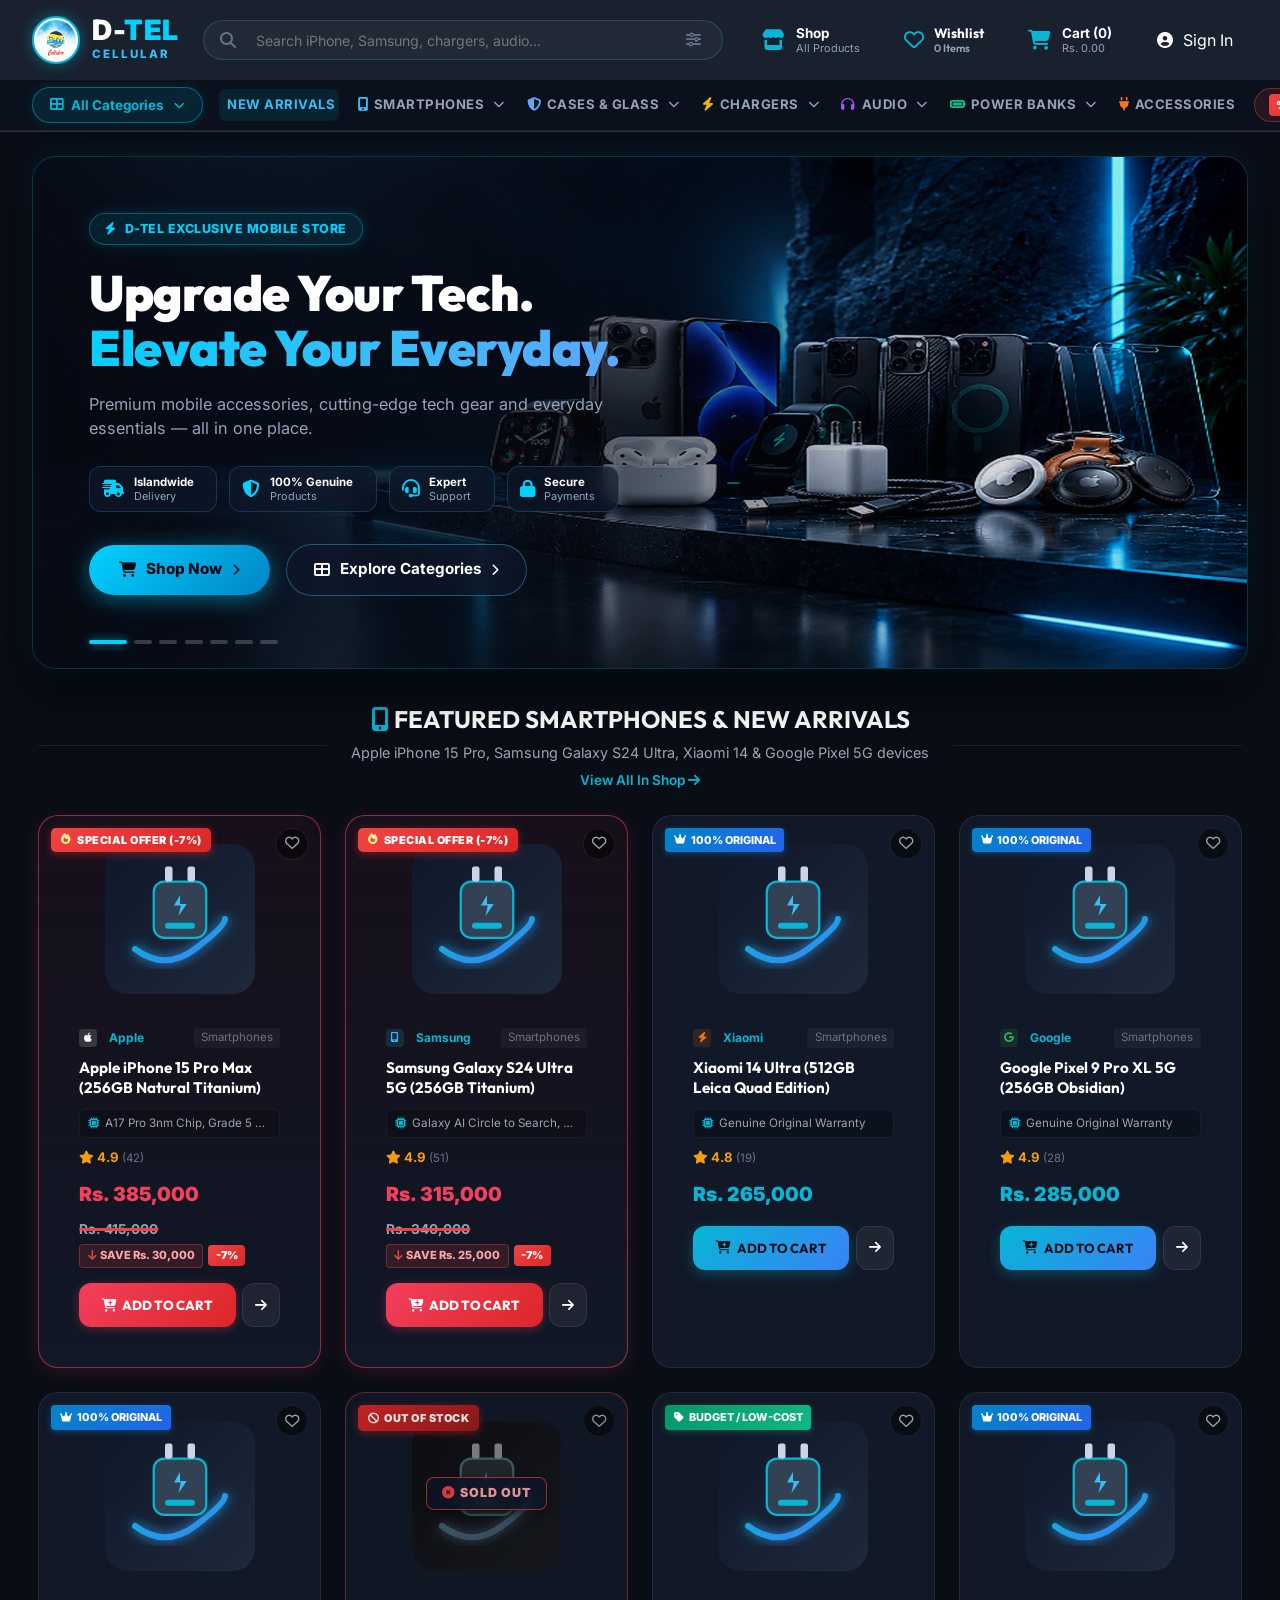
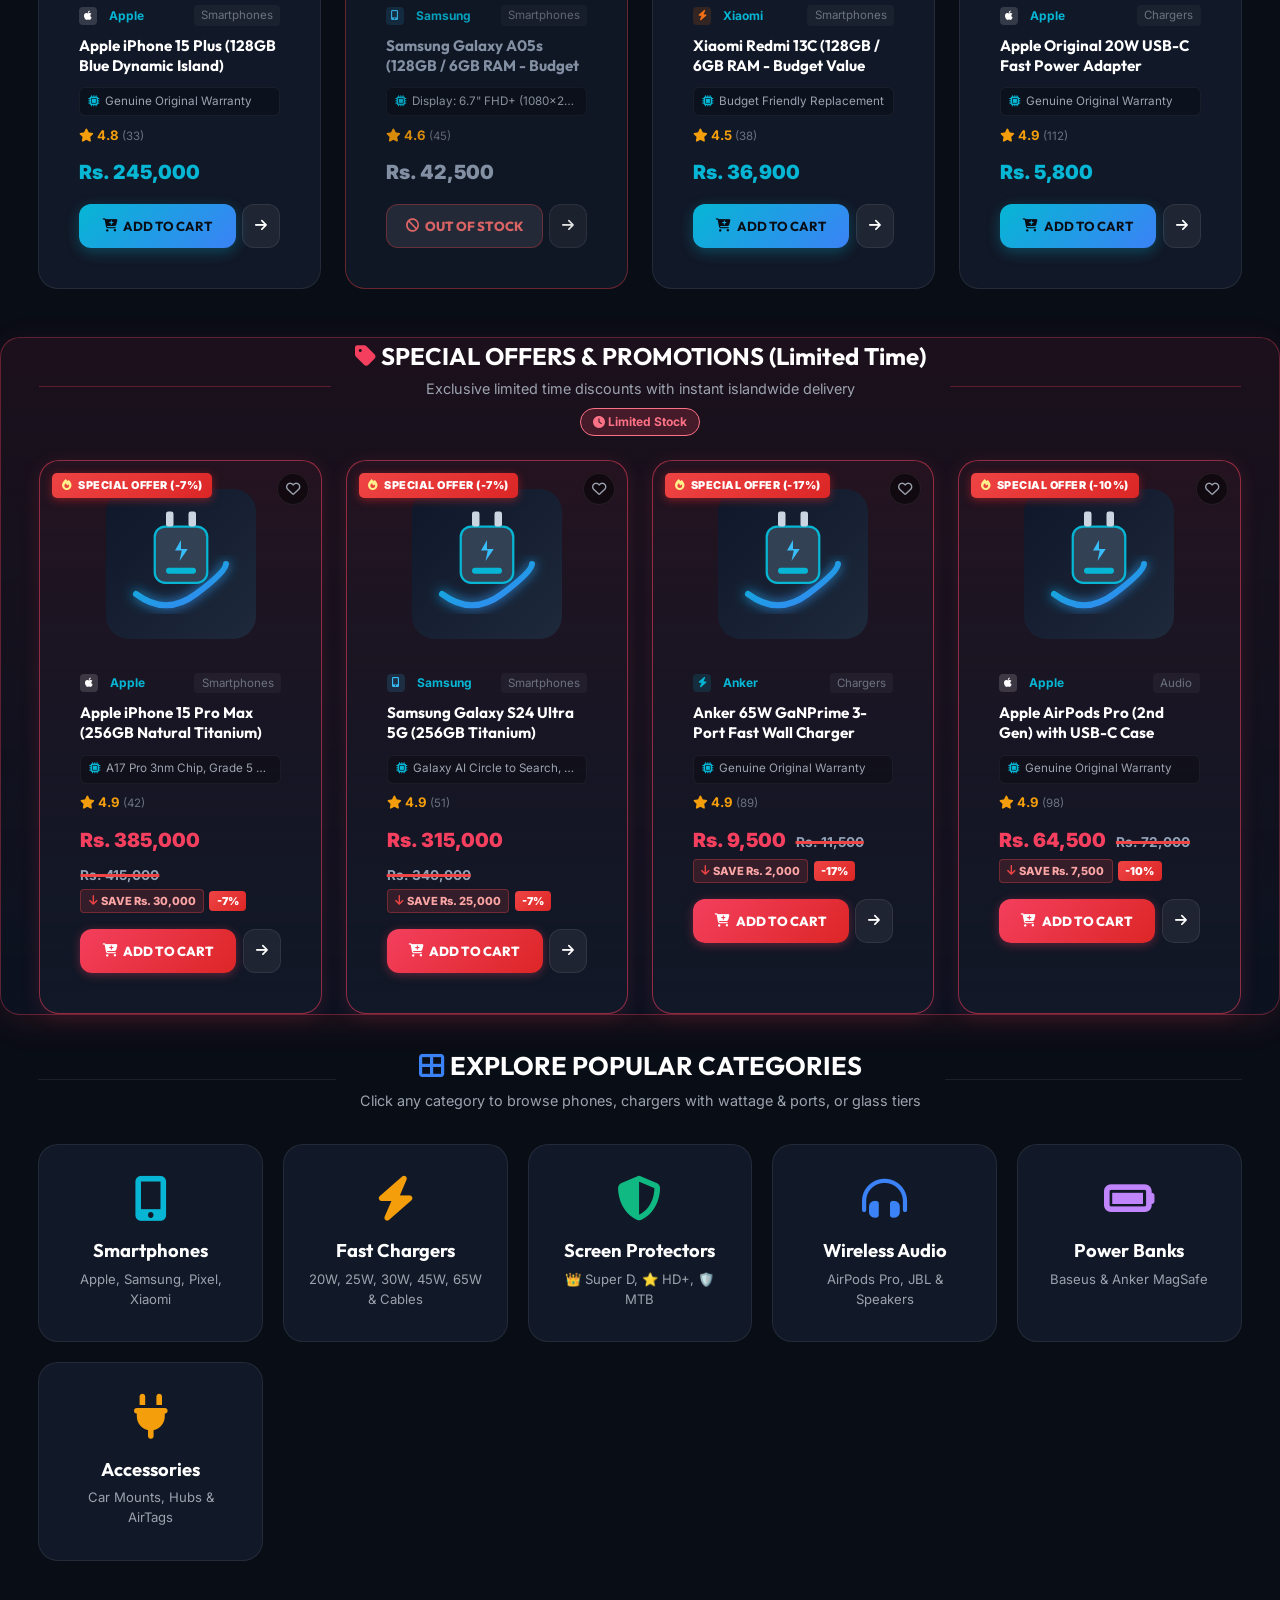
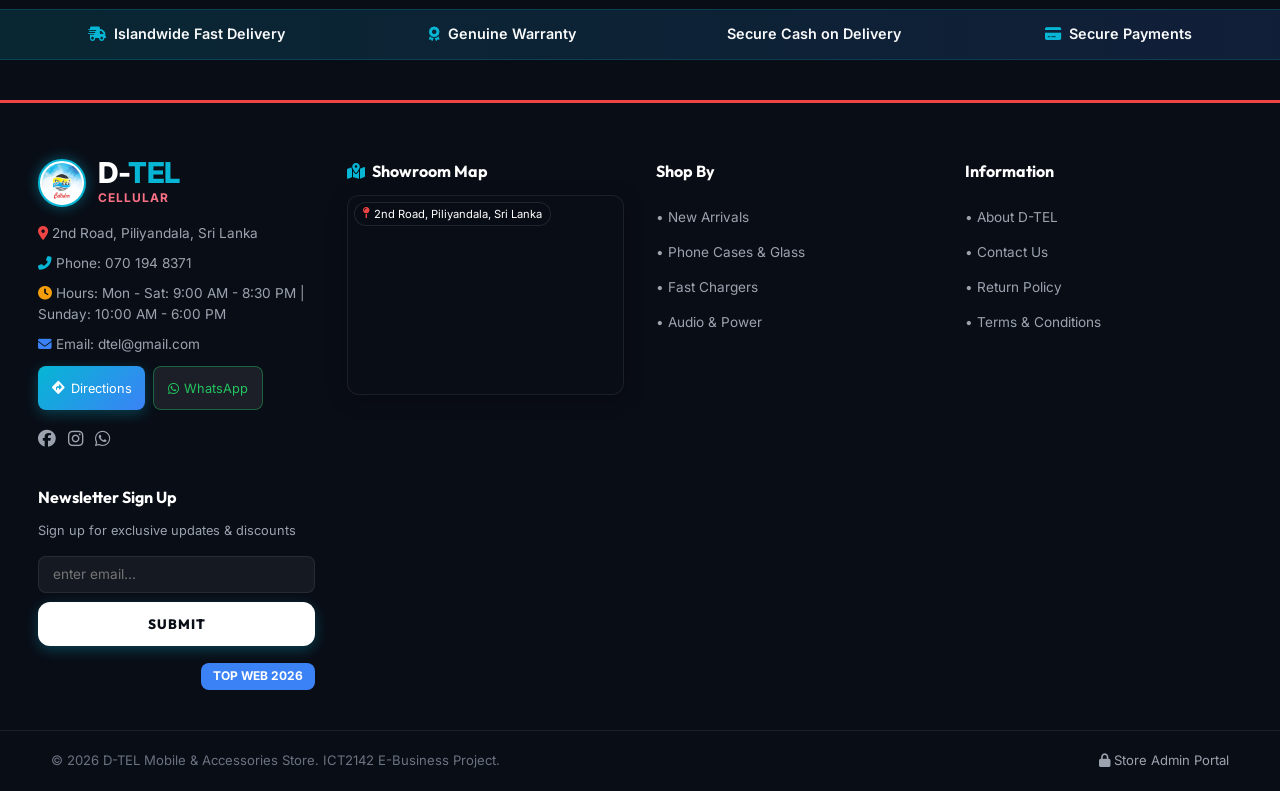
==== commit 2086a40d: "Update D-TEL mobile shop project" ====
--- a/account.html
+++ b/account.html
@@ -2,7 +2,7 @@
 <html lang="en">
 <head>
   <meta charset="UTF-8">
-  <meta name="viewport" content="width=device-width, initial-scale=1.0">
+  <meta name="viewport" content="width=device-width, initial-scale=1.0, viewport-fit=cover">
   <title>D-TEL | My Account & Orders</title>
   <meta name="description" content="Manage your D-TEL personal profile, view your order history and tracking securely.">
   
@@ -10,7 +10,7 @@
   <link rel="stylesheet" href="https://cdnjs.cloudflare.com/ajax/libs/font-awesome/6.5.1/css/all.min.css">
   
   <!-- Main Stylesheet -->
-  <link rel="stylesheet" href="css/styles.css?v=20261018_nav_fix">
+  <link rel="stylesheet" href="css/styles.css?v=20261021_responsive_v1">
 
   <script>
     // Instant redirect to live website if user is not logged in
@@ -207,63 +207,150 @@
       align-items: center;
       gap: 0.5rem;
     }
+
+    @media (max-width: 768px) {
+      .account-page-wrap {
+        padding: 0 1rem;
+        margin: 1.25rem auto;
+      }
+      .account-banner {
+        flex-direction: column;
+        align-items: flex-start;
+        padding: 1.25rem;
+        gap: 1.25rem;
+      }
+      .account-banner > div:last-child {
+        width: 100%;
+        display: flex;
+        gap: 0.5rem;
+      }
+      .account-banner > div:last-child > * {
+        flex: 1;
+        justify-content: center;
+      }
+      .account-user-info {
+        gap: 0.85rem;
+        width: 100%;
+      }
+      .account-avatar {
+        width: 54px;
+        height: 54px;
+        font-size: 1.4rem;
+      }
+      .account-tab-btn {
+        padding: 0.65rem 0.9rem;
+        font-size: 0.82rem;
+      }
+      .account-stat-card {
+        min-width: 100%;
+      }
+      .order-card {
+        padding: 1rem;
+      }
+    }
   </style>
 </head>
 <body>
 
   <!-- HEADER NAVBAR -->
+  <!-- TOP HEADER BAR (Modern Structure Matching Home Page) -->
   <header class="header-sticky">
     <div class="nav-container">
       
       <!-- Store Logo: D-TEL Cellular -->
-      <a href="index.html" class="brand-logo">
+      <a href="index.html" class="brand-logo" id="brandLogoLink">
         <img src="images/dtel_logo.jpg" alt="D-TEL Cellular Logo" class="brand-logo-img">
         <div>
-          <span style="font-size:1.4rem; font-weight:800; color:#ffffff; line-height:1; display:block;">D-<span class="accent">TEL</span></span>
-          <span style="font-size:0.7rem; font-weight:700; color:#fb7185; letter-spacing:1px; display:block; margin-top:2px;">CELLULAR</span>
+          <span style="font-size:1.75rem; font-weight:900; color:#ffffff; line-height:1; display:block; letter-spacing:0.5px;">D-<span style="color:#00d2ff;">TEL</span></span>
+          <span style="font-size:0.72rem; font-weight:800; color:#38bdf8; letter-spacing:2px; display:block; margin-top:2px;">CELLULAR</span>
         </div>
       </a>
 
-      <!-- Search Bar -->
-      <div class="search-bar-wrap" style="position:relative;" id="searchBarWrapper">
-        <i class="fas fa-search"></i>
-        <input type="text" id="searchInput" placeholder="Search product name, brand, model..." aria-label="Search Products" autocomplete="off">
+      <!-- Search Bar with Live Dropdown & Filter Icon -->
+      <div class="search-bar-wrap-modern" id="searchBarWrapper">
+        <i class="fas fa-search" style="color:#64748b; margin-right:0.65rem;"></i>
+        <input type="text" id="searchInput" placeholder="Search iPhone, Samsung, chargers, audio..." aria-label="Search Products" autocomplete="off">
+        <i class="fas fa-sliders-h search-filter-icon" title="Filter Products" onclick="window.location.href='shop.html'"></i>
+        <!-- Live Search Dropdown -->
+        <div id="searchDropdown" style="
+          display:none; position:absolute; top:calc(100% + 6px); left:0; right:0;
+          background:#131927; border:1px solid rgba(56,189,248,0.25); border-radius:12px;
+          box-shadow:0 16px 40px rgba(0,0,0,0.6); z-index:9999; max-height:380px;
+          overflow-y:auto; padding:0.4rem 0;
+        "></div>
       </div>
 
-      <!-- Header Actions -->
+      <!-- Header Actions (Modern 2-Line Items Preserving My Account & Logout) -->
       <div class="nav-actions">
-        <a href="shop.html" class="icon-btn" title="Shop Catalog">
-          <i class="fas fa-store"></i>
-          <span>Shop</span>
+        <a href="shop.html" class="nav-action-item" title="Shop Catalog">
+          <span class="nav-action-icon"><i class="fas fa-store"></i></span>
+          <span class="nav-action-text">
+            <span class="nav-action-title">Shop</span>
+            <span class="nav-action-sub">All Products</span>
+          </span>
         </a>
 
-        <a href="checkout.html" class="icon-btn cart-trigger" title="Shopping Cart">
-          <i class="fas fa-shopping-cart"></i>
-          <span>Cart (<span class="cart-count-num">0</span>)</span>
+        <button class="nav-action-item wishlist-trigger" title="Wishlist" style="background:none; border:none; cursor:pointer;">
+          <span class="nav-action-icon">
+            <i class="far fa-heart"></i>
+            <span class="badge-count wishlist-badge-count" style="display:none;">0</span>
+          </span>
+          <span class="nav-action-text">
+            <span class="nav-action-title">Wishlist</span>
+            <span class="nav-action-sub"><span class="wishlist-badge-count-text">0</span> Items</span>
+          </span>
+        </button>
+
+        <a href="checkout.html" class="nav-action-item cart-trigger" title="Shopping Cart">
+          <span class="nav-action-icon">
+            <i class="fas fa-shopping-cart"></i>
+            <span class="badge-count cart-badge-count" style="display:none;">0</span>
+          </span>
+          <span class="nav-action-text">
+            <span class="nav-action-title">Cart (<span class="cart-count-num">0</span>)</span>
+            <span class="nav-action-sub" id="headerCartTotal">Rs. 0.00</span>
+          </span>
         </a>
 
-        <a href="account.html" class="icon-btn active" id="headerAccountBtn" title="My Account">
-          <i class="fas fa-user-circle"></i>
-          <span id="headerAccountName">My Account</span>
+        <!-- My Account (Active State with Cyan Neon Accent) -->
+        <a href="account.html" class="nav-action-item active" id="headerAccountBtn" title="My Account" style="border-color:rgba(0,210,255,0.45); background:rgba(0,210,255,0.08); box-shadow:0 0 14px rgba(0,210,255,0.2);">
+          <span class="nav-action-icon" style="background:rgba(0,210,255,0.22); color:#00d2ff;"><i class="fas fa-user-circle"></i></span>
+          <span class="nav-action-text">
+            <span class="nav-action-title" id="headerAccountName" style="color:#00d2ff;">My Account</span>
+            <span class="nav-action-sub" style="color:#94a3b8;">Dashboard & Orders</span>
+          </span>
         </a>
 
-        <button onclick="Auth.logout()" class="icon-btn" title="Sign Out" style="background:rgba(239,68,68,0.12); color:#fca5a5; border:1px solid rgba(239,68,68,0.3);">
-          <i class="fas fa-sign-out-alt"></i>
-          <span>Logout</span>
+        <!-- Logout Action (Preserved with Rose Red Accents) -->
+        <button onclick="Auth.logout()" class="nav-action-item" title="Sign Out" style="background:rgba(239,68,68,0.12); border:1px solid rgba(239,68,68,0.4); cursor:pointer; transition:all 0.25s ease;">
+          <span class="nav-action-icon" style="background:rgba(239,68,68,0.22); color:#fca5a5;"><i class="fas fa-sign-out-alt"></i></span>
+          <span class="nav-action-text">
+            <span class="nav-action-title" style="color:#fca5a5;">Logout</span>
+            <span class="nav-action-sub" style="color:rgba(252,165,165,0.75);">Sign Out</span>
+          </span>
         </button>
       </div>
 
     </div>
 
-    <!-- SUB-NAV BAR WITH DROPDOWNS -->
+    <!-- SUB-NAV BAR WITH DROPDOWNS (Matching Home Page) -->
     <nav class="sub-nav-bar">
       <div class="sub-nav-container">
-        <a href="index.html" class="sub-nav-link">NEW ARRIVALS</a>
+
+        <!-- All Categories Pill Button -->
+        <a href="shop.html" class="all-categories-pill">
+          <i class="fas fa-th-large"></i> All Categories <i class="fas fa-chevron-down" style="font-size:0.68rem; margin-left:2px;"></i>
+        </a>
+
+        <!-- New Arrivals Link -->
+        <a href="shop.html?sort=newest" class="sub-nav-link sub-nav-link-sparkle">
+          <i class="fas fa-sparkles" style="color:#00d2ff;"></i> New Arrivals
+        </a>
 
         <!-- Smartphones Dropdown -->
         <div class="nav-dropdown">
           <a href="shop.html?category=Smartphones" class="sub-nav-link">
-            SMARTPHONES <i class="fas fa-chevron-down" style="font-size:0.75rem; margin-left:3px;"></i>
+            <i class="fas fa-mobile-alt" style="font-size:0.85rem; color:#38bdf8;"></i> Smartphones <i class="fas fa-chevron-down" style="font-size:0.7rem; margin-left:3px;"></i>
           </a>
           <div class="dropdown-menu">
             <a href="shop.html?category=Smartphones&brand=Apple"><i class="fab fa-apple" style="color:#ffffff;"></i> Apple iPhone</a>
@@ -274,9 +361,10 @@
           </div>
         </div>
 
+        <!-- Cases & Glass Dropdown -->
         <div class="nav-dropdown">
           <a href="shop.html?category=Covers" class="sub-nav-link">
-            CASES & GLASS <i class="fas fa-chevron-down" style="font-size:0.75rem; margin-left:3px;"></i>
+            <i class="fas fa-shield-alt" style="font-size:0.85rem; color:#60a5fa;"></i> Cases & Glass <i class="fas fa-chevron-down" style="font-size:0.7rem; margin-left:3px;"></i>
           </a>
           <div class="dropdown-menu">
             <a href="shop.html?category=Covers&tier=Super+D"><i class="fas fa-crown" style="color:#fb7185;"></i> 👑 Super D (Best Quality)</a>
@@ -289,7 +377,7 @@
         <!-- Dropdown 2: CHARGERS -->
         <div class="nav-dropdown">
           <a href="shop.html?category=Chargers" class="sub-nav-link">
-            CHARGERS <i class="fas fa-chevron-down" style="font-size:0.75rem; margin-left:3px;"></i>
+            <i class="fas fa-bolt" style="font-size:0.85rem; color:#eab308;"></i> Chargers <i class="fas fa-chevron-down" style="font-size:0.7rem; margin-left:3px;"></i>
           </a>
           <div class="dropdown-menu">
             <a href="shop.html?category=Chargers&sub=Fast"><i class="fas fa-bolt"></i> 20W Fast Chargers</a>
@@ -301,7 +389,7 @@
         <!-- Dropdown 3: AUDIO -->
         <div class="nav-dropdown">
           <a href="shop.html?category=Audio" class="sub-nav-link">
-            AUDIO <i class="fas fa-chevron-down" style="font-size:0.75rem; margin-left:3px;"></i>
+            <i class="fas fa-headphones" style="font-size:0.85rem; color:#a855f7;"></i> Audio <i class="fas fa-chevron-down" style="font-size:0.7rem; margin-left:3px;"></i>
           </a>
           <div class="dropdown-menu">
             <a href="shop.html?category=Audio&sub=Earbuds"><i class="fas fa-headphones-alt"></i> Wireless Earbuds</a>
@@ -313,7 +401,7 @@
         <!-- Dropdown 4: POWER BANKS -->
         <div class="nav-dropdown">
           <a href="shop.html?category=Power" class="sub-nav-link">
-            POWER BANKS <i class="fas fa-chevron-down" style="font-size:0.75rem; margin-left:3px;"></i>
+            <i class="fas fa-battery-full" style="font-size:0.85rem; color:#10b981;"></i> Power Banks <i class="fas fa-chevron-down" style="font-size:0.7rem; margin-left:3px;"></i>
           </a>
           <div class="dropdown-menu">
             <a href="shop.html?category=Power&sub=10000mAh"><i class="fas fa-battery-half"></i> 10000 mAh</a>
@@ -322,8 +410,16 @@
           </div>
         </div>
 
-        <a href="shop.html?category=Accessories" class="sub-nav-link">ACCESSORIES</a>
-        <a href="shop.html?sale=true" class="sub-nav-link" style="color:var(--accent-rose);">SALE %</a>
+        <a href="shop.html?category=Accessories" class="sub-nav-link">
+          <i class="fas fa-plug" style="font-size:0.85rem; color:#f97316;"></i> Accessories
+        </a>
+
+        <!-- SALE Pill (Right aligned) -->
+        <a href="shop.html?sale=true" class="sale-badge-pill">
+          <span class="sale-tag">% SALE</span>
+          <span>Up to 50% Off</span>
+        </a>
+
       </div>
     </nav>
   </header>
--- a/css/styles.css
+++ b/css/styles.css
@@ -39,10 +39,24 @@
   --font-body: 'Inter', sans-serif;
 }
 
-* {
+html {
   box-sizing: border-box;
+  -webkit-text-size-adjust: 100%;
+  -webkit-font-smoothing: antialiased;
+  scroll-behavior: smooth;
+}
+
+*, *::before, *::after {
+  box-sizing: inherit;
   margin: 0;
   padding: 0;
+}
+
+html, body {
+  width: 100%;
+  max-width: 100%;
+  overflow-x: hidden;
+  position: relative;
 }
 
 body {
@@ -50,20 +64,29 @@
   color: var(--text-main);
   font-family: var(--font-body);
   line-height: 1.5;
-  overflow-x: hidden;
   min-height: 100vh;
+}
+
+/* Fluid Responsive Media */
+img, picture, svg, video, canvas {
+  max-width: 100%;
+  height: auto;
+  display: block;
 }
 
 h1, h2, h3, h4, h5, h6 {
   font-family: var(--font-heading);
   font-weight: 700;
   color: #ffffff;
+  word-wrap: break-word;
+  overflow-wrap: break-word;
 }
 
 a {
   color: var(--accent-cyan);
   text-decoration: none;
   transition: all 0.2s ease;
+  touch-action: manipulation;
 }
 
 a:hover {
@@ -77,6 +100,8 @@
   font-weight: 600;
   border-radius: var(--radius-md);
   transition: all 0.25s cubic-bezier(0.4, 0, 0.2, 1);
+  touch-action: manipulation;
+  -webkit-tap-highlight-color: transparent;
 }
 
 input, select, textarea {
@@ -88,7 +113,10 @@
   border-radius: var(--radius-md);
   outline: none;
   width: 100%;
+  max-width: 100%;
+  font-size: 1rem; /* 16px to prevent iOS Safari auto-zoom */
   transition: all 0.2s ease;
+  box-sizing: border-box;
 }
 
 input:focus, select:focus, textarea:focus {
@@ -319,13 +347,16 @@
   background-size: cover;
   background-position: center right;
   opacity: 0;
-  transition: opacity 1.5s ease-in-out, transform 6s ease-out;
-  transform: scale(1.05);
+  transition: opacity 0.8s ease-in-out;
+  image-rendering: -webkit-optimize-contrast;
+  image-rendering: high-quality;
+  backface-visibility: hidden;
+  -webkit-backface-visibility: hidden;
+  will-change: opacity;
 }
 
 .hero-slide-bg.active {
   opacity: 1;
-  transform: scale(1);
 }
 
 .hero-slide-overlay {
@@ -334,15 +365,22 @@
   left: 0;
   width: 100%;
   height: 100%;
-  background: linear-gradient(90deg, rgba(9, 13, 22, 0.95) 0%, rgba(9, 13, 22, 0.75) 45%, rgba(9, 13, 22, 0.25) 80%, rgba(9, 13, 22, 0.1) 100%);
+  background: linear-gradient(90deg, rgba(9, 13, 22, 0.45) 0%, rgba(9, 13, 22, 0.15) 50%, rgba(9, 13, 22, 0) 80%);
   z-index: 2;
   pointer-events: none;
 }
 
 .hero-content {
-  max-width: 650px;
+  max-width: 580px;
   z-index: 3;
   position: relative;
+  background: rgba(10, 15, 29, 0.58);
+  backdrop-filter: blur(14px);
+  -webkit-backdrop-filter: blur(14px);
+  padding: 2.25rem 2.5rem;
+  border-radius: 20px;
+  border: 1px solid rgba(255, 255, 255, 0.1);
+  box-shadow: 0 16px 40px rgba(0, 0, 0, 0.45);
 }
 
 .hero-slide-dots {
@@ -1520,12 +1558,14 @@
 
 /* Special Offers Section (Wireframe 2 - Red/Pink Glow Wrapper) */
 .special-offers-section {
-  background: rgba(244, 63, 94, 0.05);
-  border: 1px solid rgba(244, 63, 94, 0.25);
+  background: linear-gradient(180deg, rgba(244, 63, 94, 0.08) 0%, rgba(15, 23, 42, 0.5) 100%);
+  border: 1.5px solid rgba(244, 63, 94, 0.35);
+  box-shadow: 0 8px 32px rgba(244, 63, 94, 0.12);
   border-radius: var(--radius-lg);
   padding: 2rem;
   margin: 2.5rem auto;
   max-width: 1680px;
+  position: relative;
 }
 .special-offers-header {
   display: flex;
@@ -1539,6 +1579,15 @@
   display: flex;
   align-items: center;
   gap: 0.5rem;
+}
+
+.strikethrough-price {
+  font-size: 0.85rem;
+  color: #94a3b8;
+  text-decoration: line-through;
+  text-decoration-color: #ef4444;
+  text-decoration-thickness: 2.5px;
+  font-weight: 700;
 }
 
 /* Wireframe 1: Checkout Stepper Navigation */
@@ -1794,10 +1843,10 @@
 }
 
 /* ==========================================================================
-   FULL SCREEN & RESPONSIVE DESIGN SYSTEM (Desktop to Mobile)
+   100% FULLY RESPONSIVE DESIGN SYSTEM (Desktop, Laptop, Tablet & Mobile)
    ========================================================================== */
 
-/* Universal Container Fluid Spacing */
+/* 1. Universal Fluid Containers & Grid Item Blowout Protection */
 .nav-container,
 .hero-section,
 .main-content,
@@ -1807,7 +1856,9 @@
 .trust-container,
 .checkout-stepper,
 .checkout-main-grid,
-.section-container {
+.section-container,
+.account-page-wrap,
+.admin-layout {
   width: 100%;
   max-width: 1760px;
   margin-left: auto;
@@ -1818,6 +1869,32 @@
 .section-container {
   margin: 3rem auto;
   padding: 0 clamp(1rem, 3vw, 2.5rem);
+}
+
+/* Prevents CSS Grid blowout: ensures children can shrink below content size */
+.products-grid > *,
+.main-content > *,
+.checkout-main-grid > *,
+.pdp-grid > *,
+.footer-container > *,
+.trust-container > *,
+.admin-layout > *,
+.stats-grid > * {
+  min-width: 0;
+}
+
+/* Touch-Friendly Global Sizing */
+.btn-primary,
+.btn-secondary,
+.btn-whatsapp,
+.icon-btn,
+.account-tab-btn,
+.category-pill-btn {
+  min-height: 44px;
+  display: inline-flex;
+  align-items: center;
+  justify-content: center;
+  touch-action: manipulation;
 }
 
 /* Checkout Main Grid Layout */
@@ -1829,63 +1906,147 @@
   margin-bottom: 4rem;
 }
 
-/* Tablet & Smaller Screens (Max Width 1024px) */
+/* Dynamic Hover & Touch Dropdown Menu Support */
+.nav-dropdown:hover .dropdown-menu,
+.nav-dropdown:focus-within .dropdown-menu,
+.nav-dropdown.active .dropdown-menu {
+  display: block;
+}
+
+/* ==========================================================================
+   BREAKPOINT 1: Large Desktops & Wide Monitors (Min Width: 1400px)
+   ========================================================================== */
+@media (min-width: 1400px) {
+  .products-grid {
+    grid-template-columns: repeat(4, 1fr);
+    gap: 1.75rem;
+  }
+  .hero-banner {
+    min-height: 440px;
+    padding: 4.5rem 4rem;
+  }
+  .hero-title {
+    font-size: 3.2rem;
+  }
+}
+
+/* ==========================================================================
+   BREAKPOINT 2: Standard Laptops & Desktops (Max Width: 1200px)
+   ========================================================================== */
+@media (max-width: 1200px) {
+  .products-grid {
+    grid-template-columns: repeat(3, 1fr);
+    gap: 1.25rem;
+  }
+  .main-content {
+    grid-template-columns: 260px 1fr;
+    gap: 1.5rem;
+  }
+  .checkout-main-grid {
+    grid-template-columns: 1fr 360px;
+    gap: 1.5rem;
+  }
+}
+
+/* ==========================================================================
+   BREAKPOINT 3: Tablets Landscape & Small Laptops (Max Width: 1024px)
+   ========================================================================== */
 @media (max-width: 1024px) {
   .main-content {
     grid-template-columns: 240px 1fr;
-    gap: 1.5rem;
+    gap: 1.25rem;
   }
   .checkout-main-grid {
-    grid-template-columns: 1fr 360px;
-    gap: 1.5rem;
+    grid-template-columns: 1fr 340px;
+    gap: 1.25rem;
   }
   .pdp-grid {
     gap: 2rem;
   }
-}
-
-/* Tablet Portrait & Mobile Landscape (Max Width 900px) */
+  .trust-container {
+    grid-template-columns: repeat(2, 1fr);
+    gap: 1.25rem;
+  }
+  .hero-banner {
+    padding: 3.5rem 2.5rem;
+    min-height: 360px;
+  }
+  .hero-title {
+    font-size: 2.3rem;
+  }
+}
+
+/* ==========================================================================
+   BREAKPOINT 4: Tablets Portrait & Foldables (Max Width: 900px)
+   ========================================================================== */
 @media (max-width: 900px) {
+  /* Catalog & Main Content Stacking */
   .main-content {
     grid-template-columns: 1fr !important;
     gap: 1.5rem;
     padding: 0 1.25rem !important;
   }
+  .filter-sidebar {
+    position: static !important;
+    top: auto !important;
+    margin-bottom: 1.5rem;
+  }
+
+  /* Checkout Grid Stacking */
   .checkout-main-grid {
     grid-template-columns: 1fr !important;
     gap: 1.5rem;
     padding: 0 1.25rem !important;
   }
+
+  /* Product Details Stacking */
   .pdp-grid {
-    grid-template-columns: 1fr;
+    grid-template-columns: 1fr !important;
     gap: 2rem;
   }
+
   .products-grid.list-view .product-card {
     grid-template-columns: 1fr;
     text-align: center;
   }
+
+  /* Admin Sidebar Stacking */
   .admin-layout {
-    grid-template-columns: 1fr;
+    grid-template-columns: 1fr !important;
   }
   .admin-sidebar {
     height: auto;
     position: relative;
     border-right: none;
     border-bottom: 1px solid var(--border-color);
+    padding: 1.25rem;
   }
   .admin-nav {
     flex-direction: row;
     flex-wrap: wrap;
     gap: 0.5rem;
   }
-}
-
-/* Mobile Devices (Max Width 768px) */
+  .admin-nav-item {
+    padding: 0.5rem 0.85rem;
+    font-size: 0.85rem;
+  }
+}
+
+/* ==========================================================================
+   BREAKPOINT 5: Mobile Phones & Tablets Portrait (Max Width: 768px)
+   ========================================================================== */
 @media (max-width: 768px) {
-  /* Navigation Bar */
+  /* 1. Fluid Mobile Navigation Header */
   .nav-container {
     padding: 0.75rem 1rem;
     gap: 0.75rem;
+    flex-wrap: wrap !important;
+    align-items: center;
+  }
+  
+  .brand-logo {
+    order: 1;
+    gap: 0.5rem;
   }
   
   .brand-logo-img {
@@ -1894,34 +2055,46 @@
   }
 
   .brand-logo div span:first-child {
-    font-size: 1.6rem !important;
+    font-size: 1.5rem !important;
   }
   .brand-logo div span:last-child {
-    font-size: 0.7rem !important;
+    font-size: 0.68rem !important;
     letter-spacing: 1.5px !important;
   }
 
+  /* Action Buttons Stay on Top Row */
+  .nav-actions {
+    order: 2;
+    margin-left: auto;
+    gap: 0.4rem;
+  }
+
+  .nav-actions .icon-btn {
+    padding: 0.5rem;
+    min-width: 42px;
+    min-height: 42px;
+    justify-content: center;
+    font-size: 0.85rem;
+  }
+
+  .nav-actions .icon-btn span {
+    display: none;
+  }
+
+  /* Search Bar Expands to Full Row 2 */
   .search-bar-wrap {
     order: 3;
-    max-width: 100%;
-    width: 100%;
+    max-width: 100% !important;
+    width: 100% !important;
     margin-top: 0.25rem;
   }
 
-  .nav-actions {
-    gap: 0.5rem;
-  }
-
-  .nav-actions .icon-btn {
-    padding: 0.5rem 0.65rem;
-    font-size: 0.8rem;
-  }
-
-  .nav-actions .icon-btn span {
-    display: none;
-  }
-
-  /* Smooth Swipeable Sub-Nav Bar on Mobile */
+  .search-bar-wrap input {
+    font-size: 0.95rem;
+    padding: 0.65rem 1rem 0.65rem 2.6rem;
+  }
+
+  /* 2. Swipeable Sub-Nav Bar */
   .sub-nav-bar {
     overflow-x: auto;
     white-space: nowrap;
@@ -1942,7 +2115,7 @@
   }
   .sub-nav-link {
     font-size: 0.78rem;
-    padding: 0.4rem 0.85rem;
+    padding: 0.45rem 0.85rem;
     border-radius: var(--radius-full);
     background: rgba(255, 255, 255, 0.05);
     display: inline-flex;
@@ -1956,23 +2129,28 @@
   }
   .nav-dropdown .dropdown-menu {
     position: fixed;
-    top: 115px;
-    left: 1rem;
-    right: 1rem;
-    width: calc(100% - 2rem);
-    min-width: unset;
-    box-shadow: 0 25px 50px rgba(0, 0, 0, 0.9);
+    top: auto;
+    bottom: 0;
+    left: 0;
+    right: 0;
+    width: 100%;
+    max-height: 60vh;
+    overflow-y: auto;
+    border-radius: 20px 20px 0 0;
+    border: 1px solid rgba(56, 189, 248, 0.35);
+    border-bottom: none;
+    box-shadow: 0 -15px 40px rgba(0, 0, 0, 0.9);
     z-index: 999999;
   }
 
-  /* Hero Banner on Mobile Phone */
+  /* 3. Hero Banner Fluid Layout */
   .hero-section {
     margin: 1rem auto;
     padding: 0 1rem;
   }
   .hero-banner {
-    padding: 2.5rem 1.25rem;
-    min-height: 320px;
+    padding: 2.25rem 1.25rem;
+    min-height: 300px;
     border-radius: var(--radius-md);
   }
   .hero-title {
@@ -2002,10 +2180,15 @@
     width: 20px;
   }
   .hero-slide-overlay {
-    background: linear-gradient(180deg, rgba(9, 13, 22, 0.9) 0%, rgba(9, 13, 22, 0.7) 60%, rgba(9, 13, 22, 0.85) 100%);
-  }
-
-  /* Product Detail Page on Mobile */
+    background: linear-gradient(180deg, rgba(9, 13, 22, 0.15) 0%, rgba(9, 13, 22, 0.6) 100%);
+  }
+  .hero-content {
+    padding: 1.5rem 1.25rem;
+    border-radius: 14px;
+    background: rgba(10, 15, 29, 0.65);
+  }
+
+  /* 4. Product Details Page on Mobile */
   .pdp-container {
     padding: 0 1rem;
     margin: 1rem auto 3rem;
@@ -2014,57 +2197,67 @@
     padding: 1.5rem 1rem;
   }
   .pdp-gallery-main img {
-    max-height: 250px;
+    max-height: 240px;
   }
   .pdp-thumbs {
     gap: 0.5rem;
   }
   .thumb-card {
     padding: 0.5rem;
+    min-height: 50px;
   }
   .thumb-card img {
-    height: 40px;
+    height: 42px;
   }
   #pdpTitle {
-    font-size: 1.6rem !important;
+    font-size: 1.55rem !important;
   }
   #pdpPrice {
     font-size: 1.6rem !important;
   }
 
-  /* Stepper on Mobile Checkout */
+  /* 5. Stepper on Mobile Checkout */
   .checkout-stepper {
     padding: 0.75rem 1rem;
     gap: 0.35rem;
     font-size: 0.75rem;
     overflow-x: auto;
+    -webkit-overflow-scrolling: touch;
   }
   .stepper-arrow {
     display: none;
   }
   .stepper-step {
-    padding: 0.35rem 0.65rem;
+    padding: 0.4rem 0.75rem;
     font-size: 0.75rem;
-  }
-
-  /* Trust Bar 2x2 Grid on Mobile */
+    white-space: nowrap;
+    flex-shrink: 0;
+  }
+
+  /* 6. Trust Bar 2x2 Grid */
   .trust-container {
     grid-template-columns: repeat(2, 1fr) !important;
-    gap: 1rem;
+    gap: 0.85rem;
     padding: 1.25rem 1rem;
   }
   .trust-item {
     font-size: 0.82rem;
     justify-content: center;
-  }
-
-  /* Footer on Mobile */
+    text-align: center;
+  }
+
+  /* 7. Footer on Mobile */
   .footer-container {
-    padding: 2rem 1rem 1.5rem !important;
-    gap: 1.5rem !important;
-  }
-
-  /* Stats Grid on Mobile Admin */
+    padding: 2.5rem 1.25rem 1.5rem !important;
+    gap: 2rem !important;
+    grid-template-columns: 1fr !important;
+  }
+  .footer-col {
+    min-width: 0 !important;
+    width: 100% !important;
+  }
+
+  /* 8. Admin Dashboard on Mobile */
   .stats-grid {
     grid-template-columns: repeat(2, 1fr) !important;
     gap: 0.85rem;
@@ -2075,36 +2268,88 @@
   .stat-number {
     font-size: 1.2rem;
   }
-}
-
-/* Small Smartphone Screen (Max Width 480px) */
-@media (max-width: 480px) {
-  /* 2-Column App Grid for Products on Mobile */
+  .table-responsive {
+    display: block;
+    width: 100%;
+    overflow-x: auto;
+    -webkit-overflow-scrolling: touch;
+  }
+
+  /* 9. Account Page on Mobile */
+  .account-banner {
+    flex-direction: column;
+    align-items: flex-start;
+    padding: 1.5rem;
+    gap: 1.25rem;
+  }
+  .account-user-info {
+    gap: 1rem;
+    width: 100%;
+  }
+  .account-avatar {
+    width: 58px;
+    height: 58px;
+    font-size: 1.5rem;
+  }
+  .account-tab-btn {
+    padding: 0.65rem 1rem;
+    font-size: 0.85rem;
+  }
+
+  /* Cart Drawer Full Width on Small Devices */
+  .cart-drawer {
+    width: 100% !important;
+    max-width: 100% !important;
+  }
+}
+
+/* ==========================================================================
+   BREAKPOINT 6: Standard Smartphone Screen (Max Width: 576px)
+   ========================================================================== */
+@media (max-width: 576px) {
+  /* 2-Column App Grid for Products on Mobile Phones */
   .products-grid {
     grid-template-columns: repeat(2, 1fr) !important;
     gap: 0.75rem !important;
   }
+  
   .product-card {
     padding: 0.85rem 0.65rem !important;
-    border-radius: var(--radius-sm) !important;
-  }
+    border-radius: var(--radius-md) !important;
+  }
+  
+  .product-card .card-thumb,
+  .product-card a.card-thumb {
+    height: 135px !important;
+    margin-bottom: 0.35rem !important;
+  }
+  
   .product-card img {
-    height: 120px !important;
-    margin-bottom: 0.5rem !important;
-  }
+    height: 125px !important;
+    max-height: 125px !important;
+  }
+  
+  .product-card h3,
   .product-card h4 {
     font-size: 0.85rem !important;
     height: 36px !important;
-    line-height: 1.25;
+    line-height: 1.25 !important;
     margin-bottom: 0.35rem !important;
   }
-  .product-card div[style*="font-size:1.1rem"] {
+  
+  .product-card .price-current,
+  .product-card div[style*="font-size:1.1"] {
     font-size: 0.95rem !important;
   }
-  .product-card button {
+  
+  .product-card button,
+  .product-card .btn-primary {
     padding: 0.5rem 0.4rem !important;
-    font-size: 0.78rem !important;
-  }
+    font-size: 0.75rem !important;
+    min-height: 38px;
+  }
+
+  /* Categories Grid */
   .category-card {
     padding: 1.25rem 0.75rem !important;
   }
@@ -2116,10 +2361,61 @@
   }
 
   /* Modals on Small Phone Screens */
-  .modal-content {
-    width: 95%;
-    max-height: 90vh;
-    padding: 1.25rem;
+  .modal-card,
+  .modal-content,
+  .auth-modal-card {
+    width: 95% !important;
+    max-width: 95vw !important;
+    max-height: 90vh !important;
+    padding: 1.5rem 1.25rem !important;
+  }
+
+  /* PDP Quantity and CTA Buttons Stacking */
+  #pdpActionsContainer {
+    flex-direction: column !important;
+    width: 100% !important;
+    gap: 0.75rem !important;
+  }
+  #pdpAddToCartBtn,
+  #pdpBuyNowBtn {
+    width: 100% !important;
+    min-height: 44px !important;
+  }
+}
+
+/* ==========================================================================
+   BREAKPOINT 7: Narrow / Ultra-Compact Smartphones (Max Width: 380px)
+   ========================================================================== */
+@media (max-width: 380px) {
+  .products-grid {
+    grid-template-columns: repeat(2, 1fr) !important;
+    gap: 0.5rem !important;
+  }
+
+  .nav-container {
+    padding: 0.5rem 0.75rem;
+  }
+
+  .brand-logo div span:first-child {
+    font-size: 1.3rem !important;
+  }
+
+  .hero-title {
+    font-size: 1.4rem !important;
+  }
+
+  .hero-banner {
+    padding: 1.75rem 1rem;
+    min-height: 250px;
+  }
+
+  .trust-container {
+    grid-template-columns: 1fr !important;
+    gap: 0.6rem;
+  }
+
+  .stats-grid {
+    grid-template-columns: 1fr !important;
   }
 }
 
@@ -2693,3 +2989,484 @@
   max-width: 100%;
   max-height: 100%;
 }
+
+/* ==========================================================================
+   CYBER-LUXURY DESIGN SYSTEM (MATCHING IMAGE 2 MOCKUP)
+   ========================================================================== */
+
+/* Modern 2-Line Header Action Buttons */
+.nav-action-item {
+  display: inline-flex;
+  align-items: center;
+  gap: 0.65rem;
+  padding: 0.45rem 0.85rem;
+  border-radius: var(--radius-md);
+  color: #ffffff;
+  text-decoration: none;
+  background: transparent;
+  border: 1px solid transparent;
+  transition: all 0.25s ease;
+  position: relative;
+  cursor: pointer;
+}
+.nav-action-item:hover {
+  background: rgba(6, 182, 212, 0.08);
+  border-color: rgba(6, 182, 212, 0.3);
+}
+.nav-action-icon {
+  font-size: 1.25rem;
+  color: var(--accent-cyan);
+  display: flex;
+  align-items: center;
+  justify-content: center;
+  position: relative;
+}
+.nav-action-text {
+  display: flex;
+  flex-direction: column;
+  line-height: 1.15;
+  text-align: left;
+}
+.nav-action-title {
+  font-size: 0.84rem;
+  font-weight: 700;
+  color: #ffffff;
+  white-space: nowrap;
+}
+.nav-action-sub {
+  font-size: 0.68rem;
+  color: #94a3b8;
+  margin-top: 1px;
+  white-space: nowrap;
+}
+
+/* Search bar with filter icon */
+.search-bar-wrap-modern {
+  flex: 1;
+  max-width: 520px;
+  position: relative;
+  display: flex;
+  align-items: center;
+  background: rgba(255, 255, 255, 0.04);
+  border: 1px solid rgba(56, 189, 248, 0.22);
+  border-radius: var(--radius-full);
+  padding: 0 1rem;
+  transition: all 0.3s ease;
+}
+.search-bar-wrap-modern:focus-within {
+  border-color: var(--accent-cyan);
+  box-shadow: 0 0 16px rgba(6, 182, 212, 0.3);
+  background: rgba(255, 255, 255, 0.06);
+}
+.search-bar-wrap-modern input {
+  flex: 1;
+  padding: 0.65rem 0.6rem;
+  background: transparent;
+  border: none;
+  outline: none;
+  color: #ffffff;
+  font-size: 0.88rem;
+}
+.search-filter-icon {
+  color: #64748b;
+  font-size: 0.92rem;
+  cursor: pointer;
+  padding: 0.35rem;
+  border-radius: 50%;
+  transition: color 0.2s ease, transform 0.2s ease;
+}
+.search-filter-icon:hover {
+  color: var(--accent-cyan);
+  transform: rotate(45deg);
+}
+
+/* Sub-Nav Bar - Categories & Sale Pill */
+.all-categories-pill {
+  display: inline-flex;
+  align-items: center;
+  gap: 0.5rem;
+  padding: 0.42rem 1.05rem;
+  background: rgba(6, 182, 212, 0.12);
+  border: 1px solid rgba(6, 182, 212, 0.45);
+  border-radius: var(--radius-full);
+  color: var(--accent-cyan);
+  font-weight: 700;
+  font-size: 0.84rem;
+  text-decoration: none;
+  box-shadow: 0 0 12px rgba(6, 182, 212, 0.15);
+  transition: all 0.25s ease;
+  white-space: nowrap;
+}
+.all-categories-pill:hover {
+  background: rgba(6, 182, 212, 0.22);
+  border-color: var(--accent-cyan);
+  box-shadow: 0 0 18px rgba(6, 182, 212, 0.4);
+}
+.sale-badge-pill {
+  margin-left: auto;
+  display: inline-flex;
+  align-items: center;
+  gap: 0.5rem;
+  padding: 0.32rem 0.85rem;
+  background: rgba(239, 68, 68, 0.12);
+  border: 1px solid rgba(239, 68, 68, 0.4);
+  border-radius: var(--radius-full);
+  color: #fca5a5;
+  font-size: 0.8rem;
+  font-weight: 700;
+  text-decoration: none;
+  transition: all 0.25s ease;
+  white-space: nowrap;
+}
+.sale-badge-pill:hover {
+  background: rgba(239, 68, 68, 0.22);
+  border-color: #ef4444;
+  box-shadow: 0 0 14px rgba(239, 68, 68, 0.3);
+}
+.sale-badge-pill .sale-tag {
+  background: linear-gradient(135deg, #ef4444, #dc2626);
+  color: #ffffff;
+  font-size: 0.68rem;
+  font-weight: 900;
+  padding: 0.15rem 0.45rem;
+  border-radius: 4px;
+  letter-spacing: 0.5px;
+}
+
+/* Sub-Nav Bar Layout & Dropdown Menus */
+.sub-nav-bar {
+  background: rgba(10, 16, 28, 0.95);
+  border-bottom: 1px solid rgba(255, 255, 255, 0.08);
+  padding: 0.45rem 0;
+  width: 100%;
+}
+.sub-nav-container {
+  max-width: 1680px;
+  margin: 0 auto;
+  padding: 0 2rem;
+  display: flex;
+  align-items: center;
+  gap: 1.15rem;
+  position: relative;
+  overflow-x: auto;
+  scrollbar-width: none;
+}
+.sub-nav-container::-webkit-scrollbar {
+  display: none;
+}
+.sub-nav-link {
+  color: #94a3b8;
+  font-weight: 700;
+  font-size: 0.82rem;
+  text-decoration: none;
+  display: inline-flex;
+  align-items: center;
+  gap: 0.35rem;
+  letter-spacing: 0.5px;
+  padding: 0.4rem 0.2rem;
+  transition: all 0.2s ease;
+  white-space: nowrap;
+}
+.sub-nav-link:hover, .sub-nav-link.active {
+  color: #38bdf8;
+}
+.nav-dropdown {
+  position: relative;
+  display: inline-flex;
+  align-items: center;
+}
+.dropdown-menu {
+  display: none;
+  position: absolute;
+  top: calc(100% + 4px);
+  left: 0;
+  min-width: 220px;
+  background-color: rgba(15, 23, 42, 0.98);
+  border: 1px solid rgba(56, 189, 248, 0.25);
+  border-radius: 12px;
+  box-shadow: 0 20px 40px rgba(0, 0, 0, 0.8), 0 0 25px rgba(6, 182, 212, 0.18);
+  backdrop-filter: blur(20px);
+  padding: 0.5rem 0;
+  z-index: 99999;
+}
+.dropdown-menu::before {
+  content: '';
+  position: absolute;
+  top: -10px;
+  left: 0;
+  right: 0;
+  height: 10px;
+}
+.nav-dropdown:hover .dropdown-menu,
+.nav-dropdown:focus-within .dropdown-menu,
+.nav-dropdown.active .dropdown-menu {
+  display: block;
+  animation: fadeIn 0.2s cubic-bezier(0.16, 1, 0.3, 1) forwards;
+}
+.dropdown-menu a {
+  color: #94a3b8;
+  padding: 0.65rem 1.25rem;
+  text-decoration: none;
+  display: flex;
+  align-items: center;
+  gap: 0.65rem;
+  font-size: 0.86rem;
+  font-weight: 600;
+  transition: all 0.2s ease;
+  white-space: nowrap;
+}
+.dropdown-menu a:hover {
+  background-color: rgba(56, 189, 248, 0.12);
+  color: var(--accent-cyan, #38bdf8);
+  padding-left: 1.5rem;
+}
+
+/* Modern Hero Banner (Image 2) */
+.hero-banner-modern {
+  border-radius: 24px;
+  border: 1px solid rgba(6, 182, 212, 0.25);
+  position: relative;
+  overflow: hidden;
+  min-height: 490px;
+  display: flex;
+  align-items: center;
+  box-shadow: 0 20px 50px rgba(0, 0, 0, 0.6), 0 0 30px rgba(6, 182, 212, 0.12);
+  background: #070a13;
+  padding: 3.5rem 3.5rem 4.5rem;
+}
+
+.hero-slide-overlay-modern {
+  position: absolute;
+  top: 0;
+  left: 0;
+  width: 100%;
+  height: 100%;
+  background: linear-gradient(90deg, rgba(7, 10, 19, 0.94) 0%, rgba(7, 10, 19, 0.82) 36%, rgba(7, 10, 19, 0.28) 66%, rgba(7, 10, 19, 0) 100%);
+  z-index: 2;
+  pointer-events: none;
+}
+
+.hero-content-modern {
+  max-width: 630px;
+  z-index: 3;
+  position: relative;
+}
+
+.hero-tag-pill {
+  display: inline-flex;
+  align-items: center;
+  gap: 0.5rem;
+  background: rgba(6, 182, 212, 0.12);
+  border: 1px solid rgba(6, 182, 212, 0.4);
+  color: #00d2ff;
+  border-radius: var(--radius-full);
+  padding: 0.35rem 0.95rem;
+  font-size: 0.78rem;
+  font-weight: 800;
+  letter-spacing: 0.5px;
+  margin-bottom: 1.25rem;
+  box-shadow: 0 0 14px rgba(6, 182, 212, 0.2);
+}
+
+.hero-headline-modern {
+  font-size: 3.1rem;
+  font-weight: 900;
+  line-height: 1.12;
+  color: #ffffff;
+  margin-bottom: 1rem;
+  letter-spacing: -0.5px;
+}
+
+.gradient-text-cyan {
+  background: linear-gradient(135deg, #00d2ff 0%, #38bdf8 55%, #60a5fa 100%);
+  -webkit-background-clip: text;
+  -webkit-text-fill-color: transparent;
+  display: inline-block;
+}
+
+.hero-desc-sub {
+  color: #94a3b8;
+  font-size: 1.02rem;
+  line-height: 1.5;
+  margin-bottom: 1.6rem;
+  max-width: 520px;
+}
+
+.hero-features-strip {
+  display: grid;
+  grid-template-columns: repeat(4, auto);
+  gap: 0.75rem;
+  margin-bottom: 2rem;
+  max-width: 560px;
+}
+
+.hero-feature-pill {
+  display: flex;
+  align-items: center;
+  gap: 0.6rem;
+  background: rgba(15, 23, 42, 0.65);
+  border: 1px solid rgba(56, 189, 248, 0.2);
+  border-radius: 12px;
+  padding: 0.55rem 0.75rem;
+  backdrop-filter: blur(10px);
+}
+.hero-feature-pill i {
+  font-size: 1.1rem;
+  color: #00d2ff;
+}
+.hero-feature-pill .feat-top {
+  display: block;
+  font-size: 0.72rem;
+  font-weight: 700;
+  color: #ffffff;
+  line-height: 1.15;
+}
+.hero-feature-pill .feat-bot {
+  display: block;
+  font-size: 0.68rem;
+  color: #94a3b8;
+  line-height: 1.15;
+}
+
+.hero-actions-row {
+  display: flex;
+  align-items: center;
+  gap: 1rem;
+  flex-wrap: wrap;
+}
+
+.hero-btn-primary {
+  display: inline-flex;
+  align-items: center;
+  gap: 0.65rem;
+  background: linear-gradient(135deg, #00d2ff, #0284c7);
+  color: #050b14;
+  font-weight: 800;
+  font-size: 0.95rem;
+  padding: 0.85rem 1.85rem;
+  border-radius: var(--radius-full);
+  text-decoration: none;
+  box-shadow: 0 4px 22px rgba(0, 210, 255, 0.45);
+  transition: all 0.3s ease;
+}
+.hero-btn-primary:hover {
+  transform: translateY(-2px);
+  box-shadow: 0 6px 28px rgba(0, 210, 255, 0.65);
+  color: #000000;
+}
+
+.hero-btn-secondary {
+  display: inline-flex;
+  align-items: center;
+  gap: 0.65rem;
+  background: rgba(15, 23, 42, 0.7);
+  border: 1px solid rgba(56, 189, 248, 0.4);
+  color: #ffffff;
+  font-weight: 700;
+  font-size: 0.95rem;
+  padding: 0.85rem 1.7rem;
+  border-radius: var(--radius-full);
+  text-decoration: none;
+  backdrop-filter: blur(12px);
+  transition: all 0.3s ease;
+}
+.hero-btn-secondary:hover {
+  background: rgba(56, 189, 248, 0.15);
+  border-color: #00d2ff;
+  color: #00d2ff;
+  transform: translateY(-2px);
+}
+
+.hero-bottom-controls {
+  position: absolute;
+  bottom: 24px;
+  left: 3.5rem;
+  z-index: 4;
+  display: flex;
+  align-items: center;
+  gap: 1.25rem;
+}
+
+.hero-counter-wrap {
+  display: flex;
+  align-items: center;
+  gap: 0.5rem;
+  font-size: 0.88rem;
+  font-weight: 800;
+  color: #ffffff;
+  letter-spacing: 0.5px;
+}
+.hero-nav-arrow {
+  width: 28px;
+  height: 28px;
+  border-radius: 50%;
+  background: rgba(255, 255, 255, 0.08);
+  border: 1px solid rgba(255, 255, 255, 0.15);
+  color: #ffffff;
+  display: inline-flex;
+  align-items: center;
+  justify-content: center;
+  cursor: pointer;
+  font-size: 0.72rem;
+  transition: all 0.2s ease;
+}
+.hero-nav-arrow:hover {
+  background: rgba(0, 210, 255, 0.25);
+  border-color: #00d2ff;
+  color: #00d2ff;
+}
+
+.hero-slide-bars {
+  display: flex;
+  align-items: center;
+  gap: 0.45rem;
+}
+.hero-slide-bar-item {
+  height: 4px;
+  width: 18px;
+  border-radius: 2px;
+  background: rgba(255, 255, 255, 0.2);
+  cursor: pointer;
+  transition: all 0.35s ease;
+}
+.hero-slide-bar-item.active {
+  width: 38px;
+  background: #00d2ff;
+  box-shadow: 0 0 10px rgba(0, 210, 255, 0.7);
+}
+
+@media (max-width: 992px) {
+  .hero-banner-modern {
+    padding: 2.5rem 1.75rem;
+  }
+  .hero-headline-modern {
+    font-size: 2.3rem;
+  }
+  .hero-features-strip {
+    grid-template-columns: repeat(2, 1fr);
+  }
+}
+
+@media (max-width: 768px) {
+  .hero-banner-modern {
+    padding: 2rem 1.25rem 3.5rem;
+    min-height: auto;
+  }
+  .hero-headline-modern {
+    font-size: 1.85rem;
+  }
+  .hero-features-strip {
+    grid-template-columns: repeat(2, 1fr);
+    gap: 0.5rem;
+  }
+  .hero-feature-pill {
+    padding: 0.45rem 0.6rem;
+  }
+  .hero-bottom-controls {
+    left: 1.25rem;
+    bottom: 14px;
+  }
+  .nav-action-sub {
+    display: none;
+  }
+}
